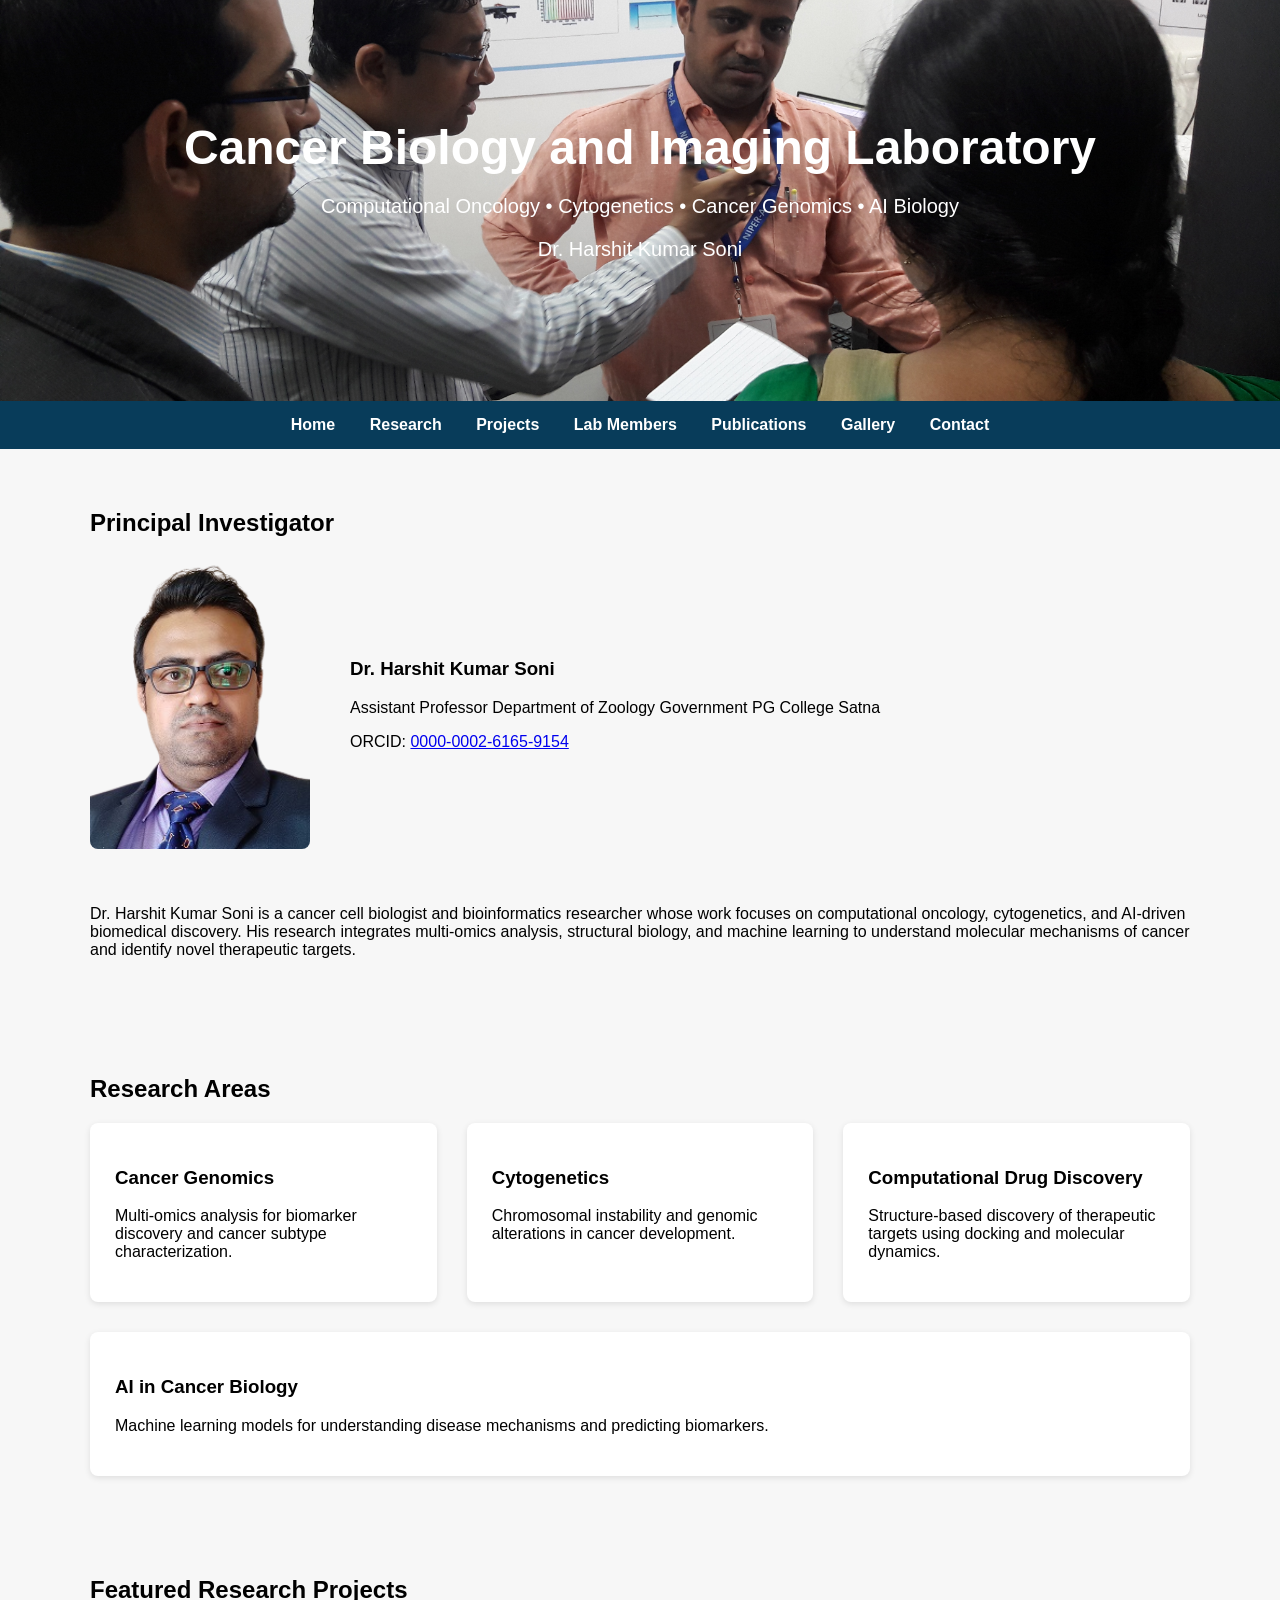
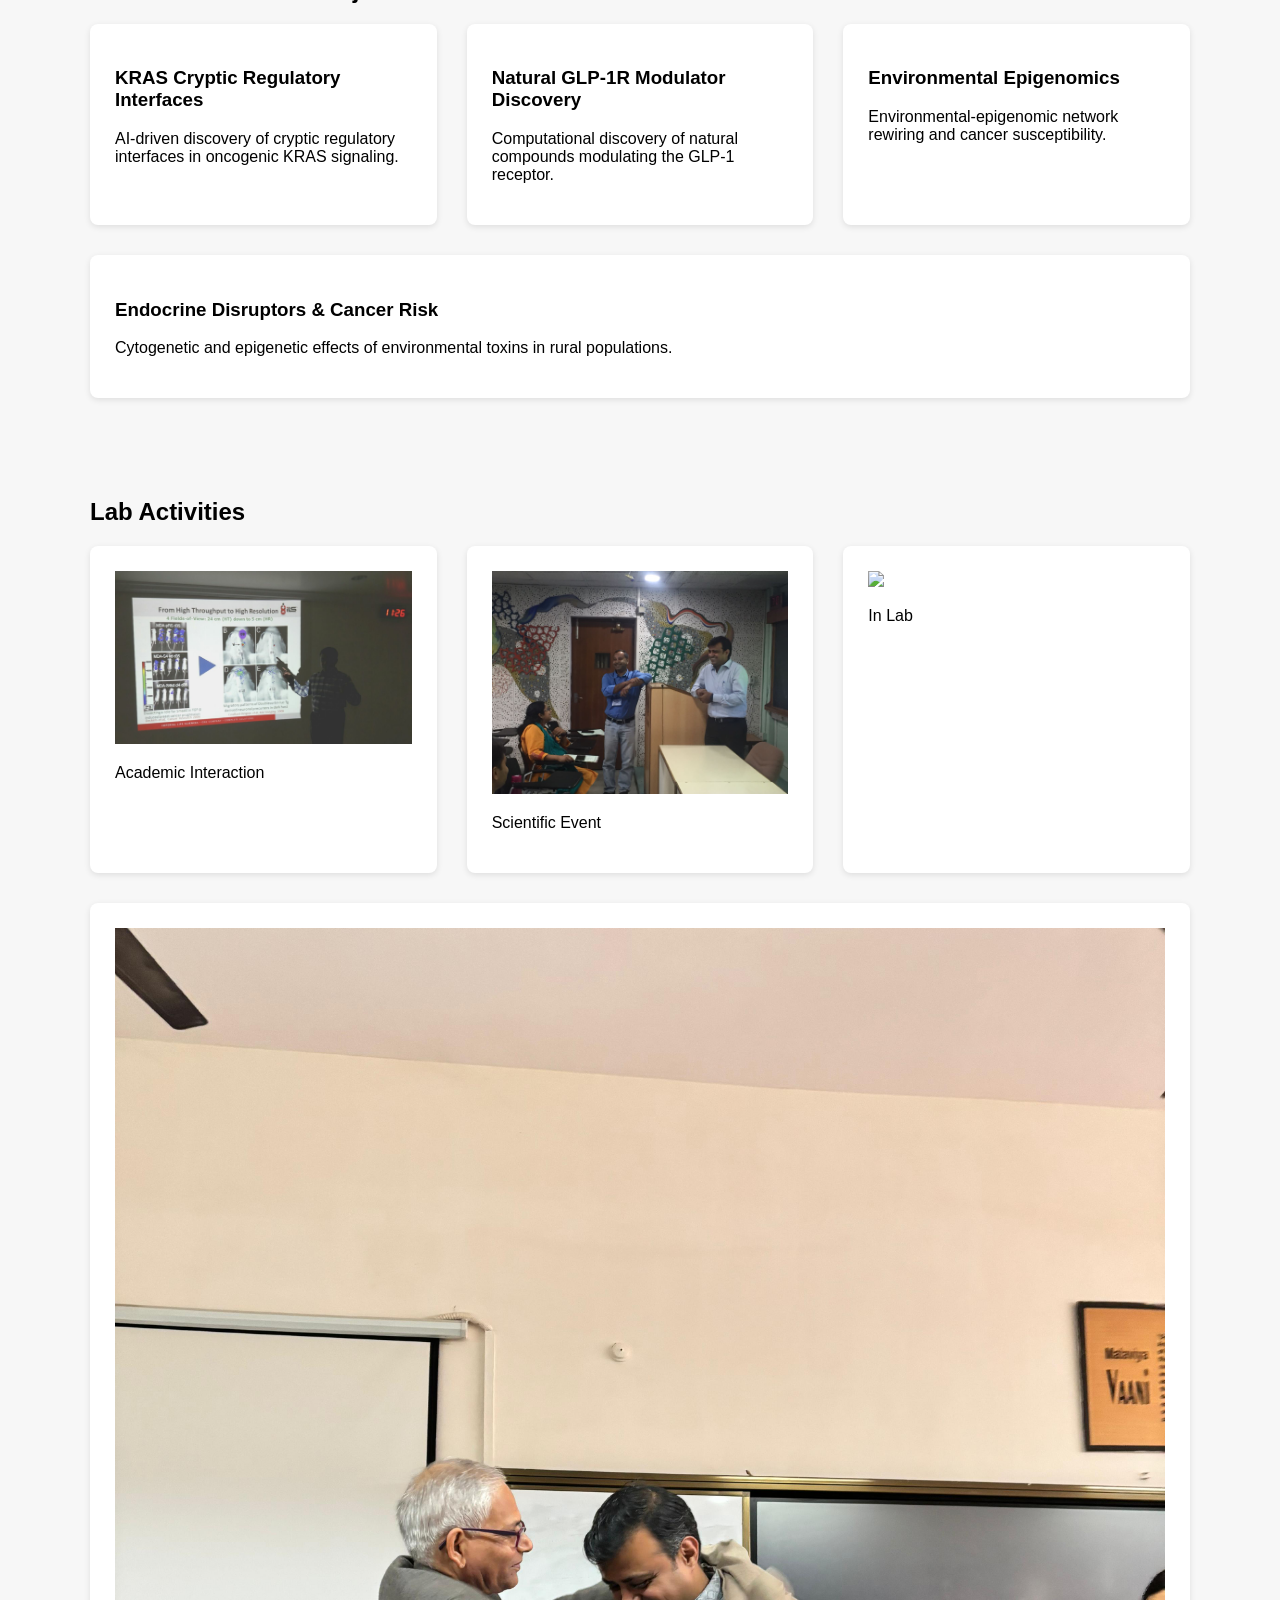
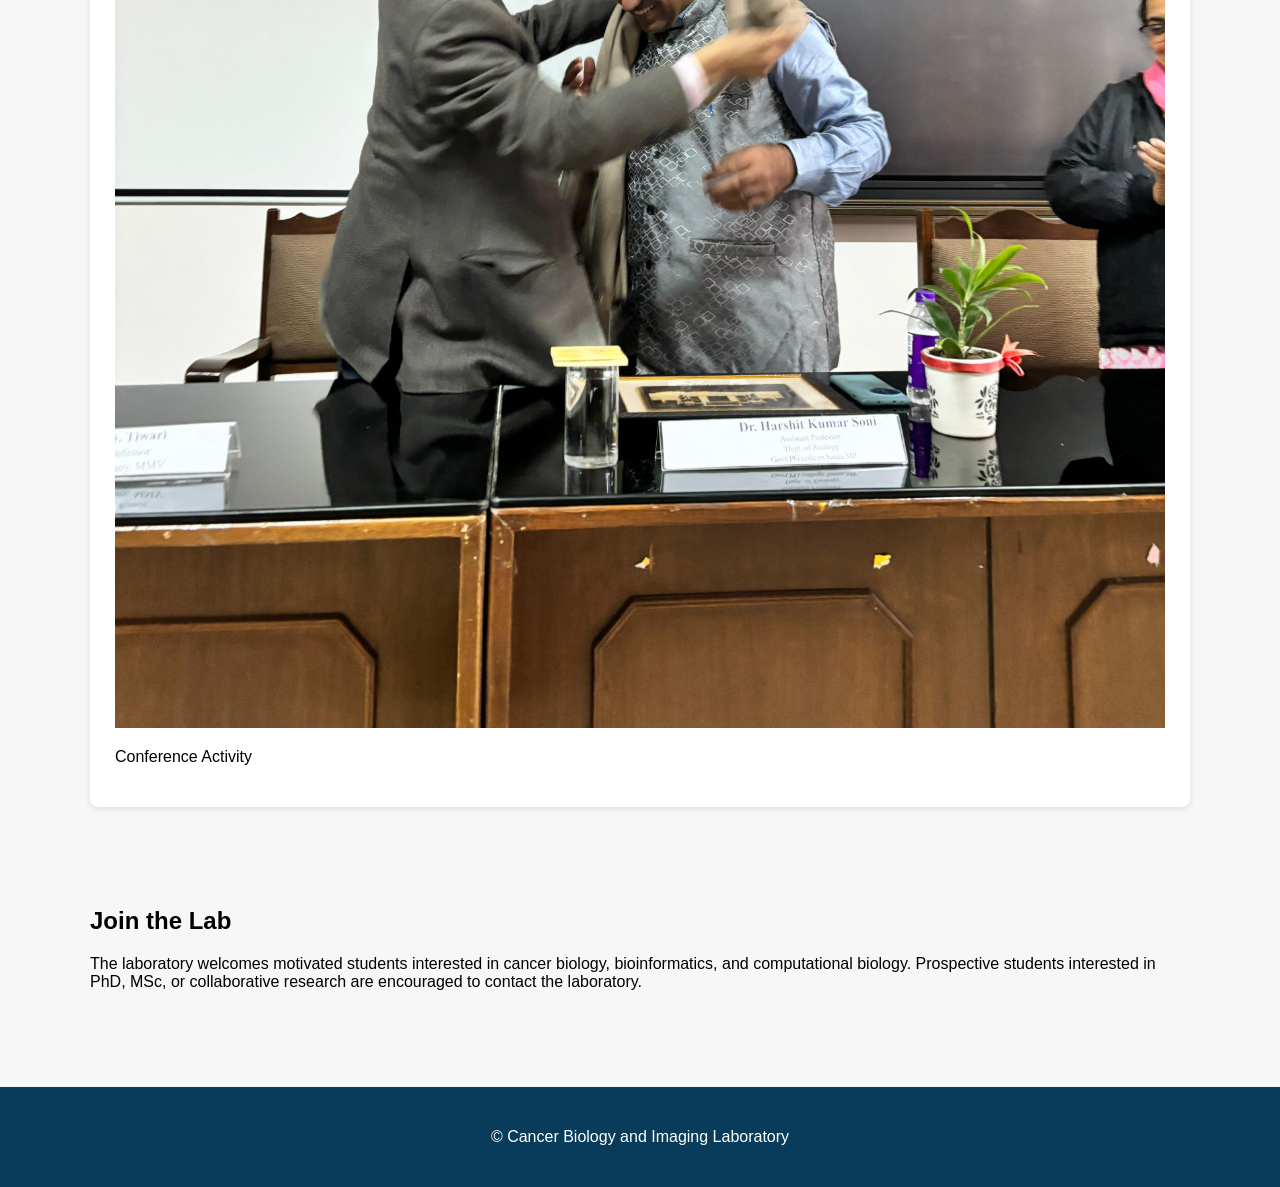
==== index.html @ a650c17a "Update index.html" ====
<!DOCTYPE html>
<html>

<head>

<title>Cancer Biology and Imaging Laboratory</title>

<link rel="stylesheet" href="css/style.css">

<meta name="viewport" content="width=device-width, initial-scale=1">

<style>

body{
font-family:Arial, Helvetica, sans-serif;
margin:0;
background:#f7f7f7;
}

.hero{
background-image:url("images/20180116_160716.jpg");
background-size:cover;
background-position:center;
color:white;
padding:120px 20px;
text-align:center;
}

.hero h1{
font-size:48px;
margin:0;
}

.hero p{
font-size:20px;
}

nav{
background:#083c5a;
padding:15px;
text-align:center;
}

nav a{
color:white;
margin:15px;
text-decoration:none;
font-weight:bold;
}

nav a:hover{
text-decoration:underline;
}

.container{
max-width:1100px;
margin:auto;
padding:40px;
}

.grid{
display:flex;
flex-wrap:wrap;
gap:30px;
}

.card{
background:white;
padding:25px;
box-shadow:0px 2px 6px rgba(0,0,0,0.1);
flex:1;
min-width:250px;
}

.card img{
width:100%;
}

.profile{
display:flex;
gap:40px;
flex-wrap:wrap;
align-items:center;
}

.profile img{
width:220px;
border-radius:8px;
}

footer{
background:#083c5a;
color:white;
text-align:center;
padding:25px;
margin-top:40px;
}

</style>

</head>

<body>

<header class="hero">

<h1>Cancer Biology and Imaging Laboratory</h1>

<p>
Computational Oncology • Cytogenetics • Cancer Genomics • AI Biology
</p>

<p>
Dr. Harshit Kumar Soni
</p>

</header>


<nav>

<a href="index.html">Home</a>
<a href="research.html">Research</a>
<a href="projects.html">Projects</a>
<a href="people.html">Lab Members</a>
<a href="publications.html">Publications</a>
<a href="gallery.html">Gallery</a>
<a href="contact.html">Contact</a>

</nav>



<section class="container">

<h2>Principal Investigator</h2>

<div class="profile">

<img src="images/HK_Profile_Photo-removebg-preview.png">

<div>

<h3>Dr. Harshit Kumar Soni</h3>

<p>
Assistant Professor  
Department of Zoology  
Government PG College Satna
</p>

<p>

ORCID:
<a href="https://orcid.org/0000-0002-6165-9154" target="_blank">
0000-0002-6165-9154
</a>

</p>

</div>
  
<p>

Dr. Harshit Kumar Soni is a cancer cell biologist and bioinformatics
researcher whose work focuses on computational oncology, cytogenetics,
and AI-driven biomedical discovery. His research integrates multi-omics
analysis, structural biology, and machine learning to understand
molecular mechanisms of cancer and identify novel therapeutic targets.

</p>

</div>

</div>

</section>



<section class="container">

<h2>Research Areas</h2>

<div class="grid">

<div class="card">

<h3>Cancer Genomics</h3>

<p>
Multi-omics analysis for biomarker discovery
and cancer subtype characterization.
</p>

</div>


<div class="card">

<h3>Cytogenetics</h3>

<p>
Chromosomal instability and genomic alterations
in cancer development.
</p>

</div>


<div class="card">

<h3>Computational Drug Discovery</h3>

<p>
Structure-based discovery of therapeutic targets
using docking and molecular dynamics.
</p>

</div>


<div class="card">

<h3>AI in Cancer Biology</h3>

<p>
Machine learning models for understanding
disease mechanisms and predicting biomarkers.
</p>

</div>

</div>

</section>



<section class="container">

<h2>Featured Research Projects</h2>

<div class="grid">

<div class="card">

<h3>KRAS Cryptic Regulatory Interfaces</h3>

<p>
AI-driven discovery of cryptic regulatory
interfaces in oncogenic KRAS signaling.
</p>

</div>

<div class="card">

<h3>Natural GLP-1R Modulator Discovery</h3>

<p>
Computational discovery of natural compounds
modulating the GLP-1 receptor.
</p>

</div>

<div class="card">

<h3>Environmental Epigenomics</h3>

<p>
Environmental-epigenomic network rewiring
and cancer susceptibility.
</p>

</div>

<div class="card">

<h3>Endocrine Disruptors & Cancer Risk</h3>

<p>
Cytogenetic and epigenetic effects of
environmental toxins in rural populations.
</p>

</div>

</div>

</section>



<section class="container">

<h2>Lab Activities</h2>

<div class="grid">

<div class="card">

<img src="images/IMG-20170923-WA0002.jpg">
<p>Academic Interaction</p>

</div>

<div class="card">

<img src="images/IMG-20180705-WA0011.jpg">
<p>Scientific Event</p>

</div>

<div class="card">

<img src="images/IMG_20190727_152706.jpg">
<p>In Lab</p>

</div>

<div class="card">

<img src="images/WhatsApp Image 2025-01-11 at 18.15.22_23186dec.jpg">
<p>Conference Activity</p>

</div>

</div>

</section>



<section class="container">

<h2>Join the Lab</h2>

<p>

The laboratory welcomes motivated students interested in cancer biology,
bioinformatics, and computational biology.

Prospective students interested in PhD, MSc, or collaborative research
are encouraged to contact the laboratory.

</p>

</section>



<footer>

<p>
© Cancer Biology and Imaging Laboratory
</p>

</footer>

</body>
</html>
---- css/style.css ----
body{
font-family: Arial, sans-serif;
margin:0;
background:#f5f5f5;
}

.hero{
background:#002b45;
color:white;
padding:80px;
text-align:center;
}

nav{
background:#004d7a;
padding:12px;
text-align:center;
}

nav a{
color:white;
margin:15px;
text-decoration:none;
font-weight:bold;
}

.container{
max-width:1000px;
margin:auto;
padding:40px;
}

.grid{
display:grid;
grid-template-columns:repeat(auto-fit,minmax(250px,1fr));
gap:20px;
}

.card{
background:white;
padding:20px;
border-radius:8px;
box-shadow:0 4px 10px rgba(0,0,0,0.1);
}

footer{
background:#002b45;
color:white;
text-align:center;
padding:15px;
}
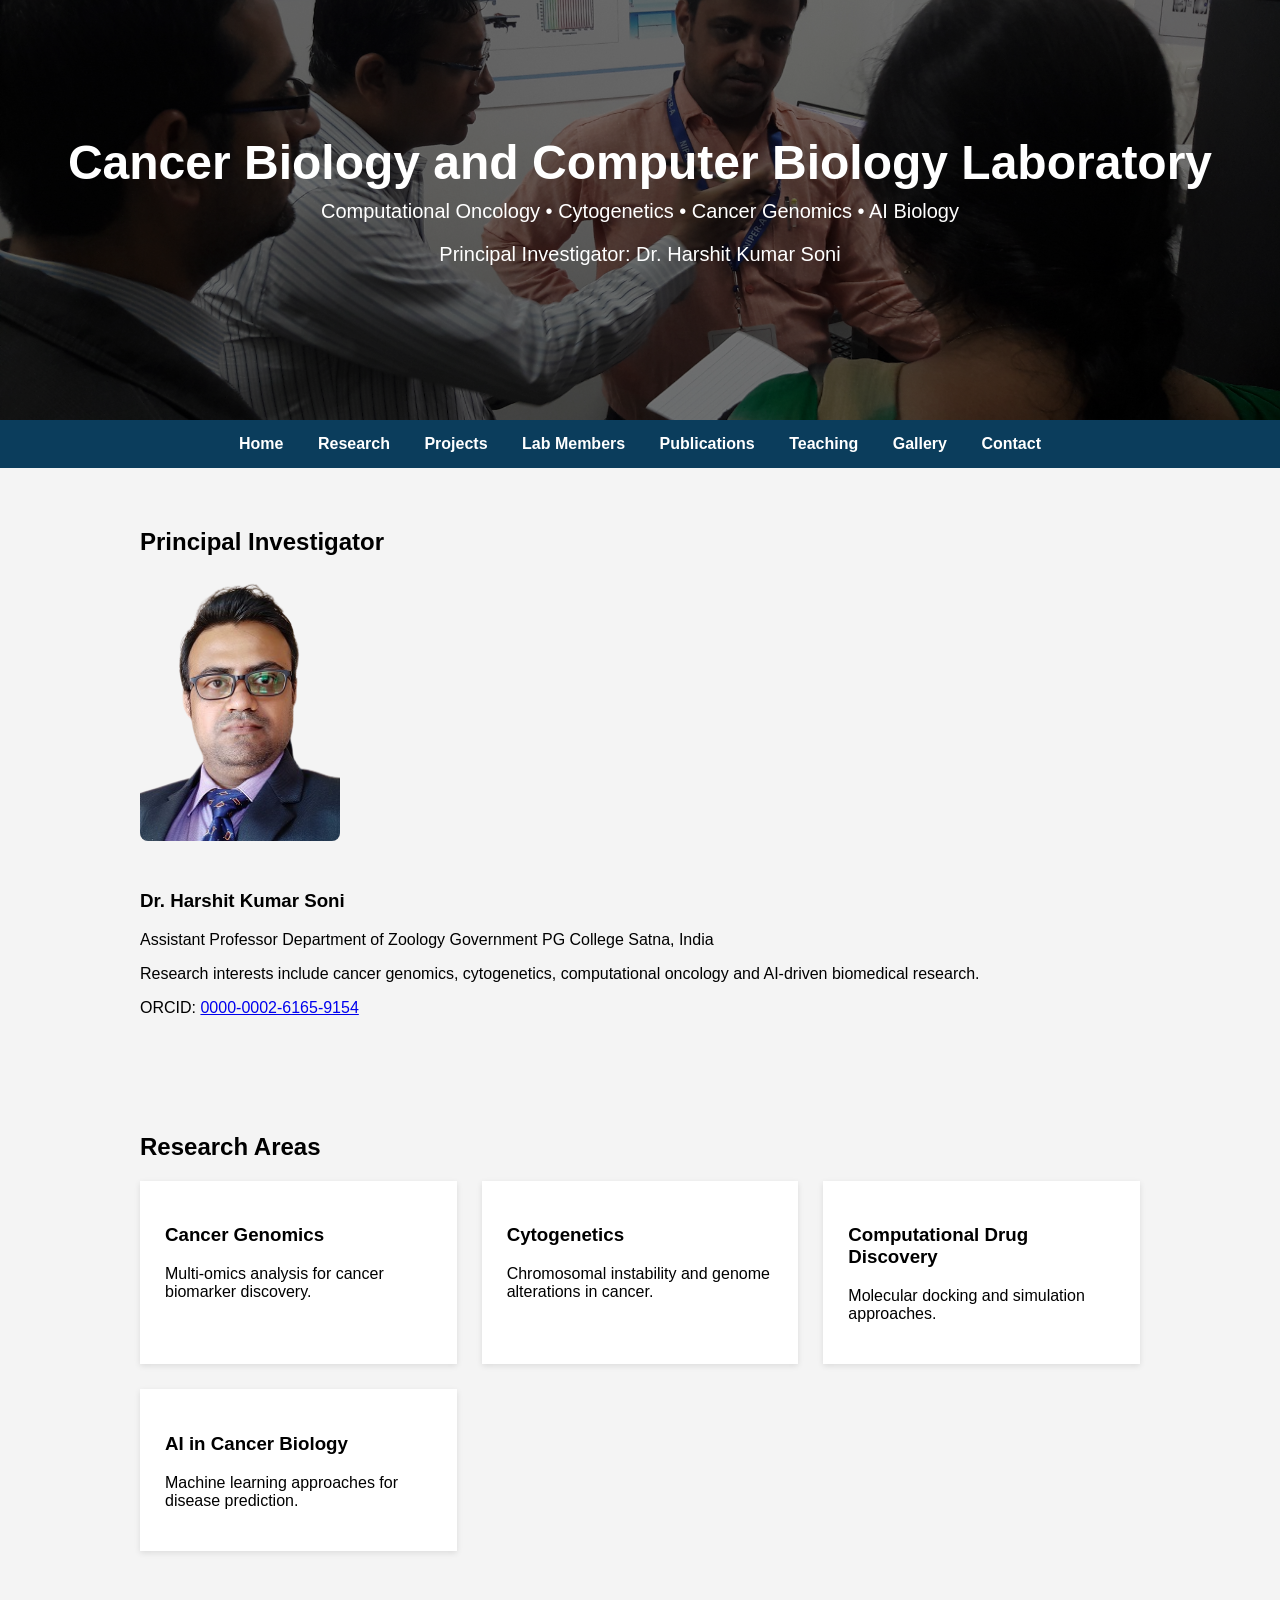
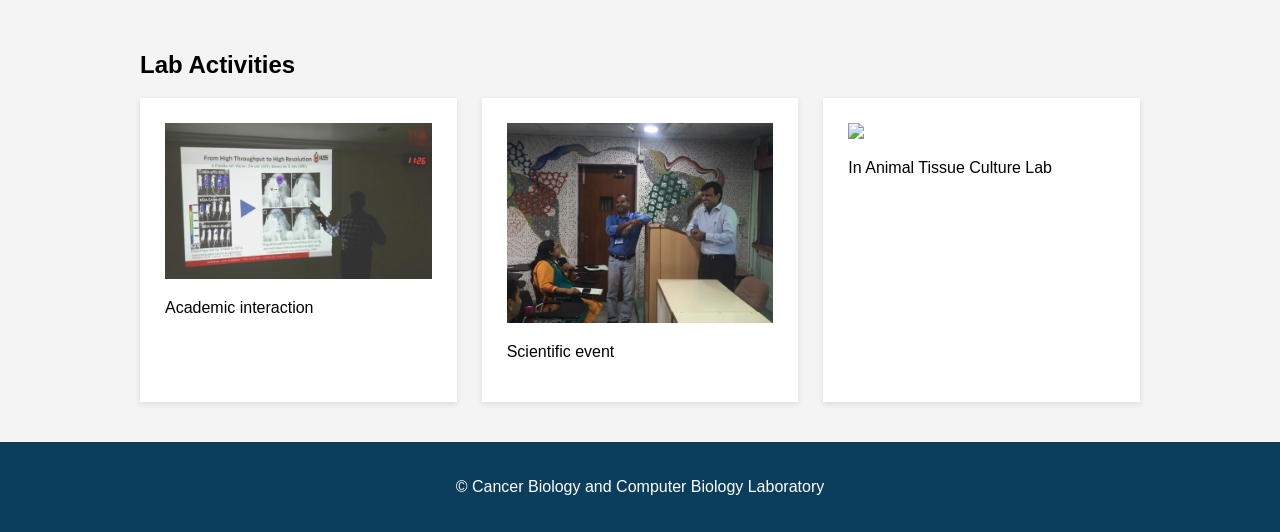
==== commit daa1d8c6: "index.html" ====
--- a/index.html
+++ b/index.html
@@ -3,27 +3,44 @@
 
 <head>
 
-<title>Cancer Biology and Imaging Laboratory</title>
-
-<link rel="stylesheet" href="css/style.css">
+<title>Cancer Biology and Computer Biology Laboratory</title>
 
 <meta name="viewport" content="width=device-width, initial-scale=1">
 
 <style>
 
 body{
+margin:0;
 font-family:Arial, Helvetica, sans-serif;
-margin:0;
-background:#f7f7f7;
+background:#f4f4f4;
 }
 
 .hero{
+height:420px;
 background-image:url("images/20180116_160716.jpg");
 background-size:cover;
 background-position:center;
+display:flex;
+align-items:center;
+justify-content:center;
+text-align:center;
 color:white;
-padding:120px 20px;
-text-align:center;
+position:relative;
+}
+
+.hero::before{
+content:"";
+position:absolute;
+top:0;
+left:0;
+width:100%;
+height:100%;
+background:rgba(0,0,0,0.55);
+}
+
+.hero-content{
+position:relative;
+z-index:1;
 }
 
 .hero h1{
@@ -33,12 +50,13 @@
 
 .hero p{
 font-size:20px;
+margin-top:10px;
 }
 
 nav{
-background:#083c5a;
+background:#0b3d5c;
+text-align:center;
 padding:15px;
-text-align:center;
 }
 
 nav a{
@@ -53,23 +71,21 @@
 }
 
 .container{
-max-width:1100px;
+max-width:1000px;
 margin:auto;
 padding:40px;
 }
 
 .grid{
-display:flex;
-flex-wrap:wrap;
-gap:30px;
+display:grid;
+grid-template-columns:repeat(auto-fit,minmax(250px,1fr));
+gap:25px;
 }
 
 .card{
 background:white;
 padding:25px;
 box-shadow:0px 2px 6px rgba(0,0,0,0.1);
-flex:1;
-min-width:250px;
 }
 
 .card img{
@@ -78,22 +94,21 @@
 
 .profile{
 display:flex;
-gap:40px;
+gap:30px;
+align-items:center;
 flex-wrap:wrap;
-align-items:center;
 }
 
 .profile img{
-width:220px;
+width:200px;
 border-radius:8px;
 }
 
 footer{
-background:#083c5a;
+background:#0b3d5c;
 color:white;
 text-align:center;
-padding:25px;
-margin-top:40px;
+padding:20px;
 }
 
 </style>
@@ -104,15 +119,19 @@
 
 <header class="hero">
 
-<h1>Cancer Biology and Imaging Laboratory</h1>
+<div class="hero-content">
+
+<h1>Cancer Biology and Computer Biology Laboratory</h1>
 
 <p>
 Computational Oncology • Cytogenetics • Cancer Genomics • AI Biology
 </p>
 
 <p>
-Dr. Harshit Kumar Soni
-</p>
+Principal Investigator: Dr. Harshit Kumar Soni
+</p>
+
+</div>
 
 </header>
 
@@ -124,13 +143,13 @@
 <a href="projects.html">Projects</a>
 <a href="people.html">Lab Members</a>
 <a href="publications.html">Publications</a>
+<a href="teaching.html">Teaching</a>
 <a href="gallery.html">Gallery</a>
 <a href="contact.html">Contact</a>
 
 </nav>
 
 
-
 <section class="container">
 
 <h2>Principal Investigator</h2>
@@ -146,7 +165,12 @@
 <p>
 Assistant Professor  
 Department of Zoology  
-Government PG College Satna
+Government PG College Satna, India
+</p>
+
+<p>
+Research interests include cancer genomics, cytogenetics,
+computational oncology and AI-driven biomedical research.
 </p>
 
 <p>
@@ -159,18 +183,6 @@
 </p>
 
 </div>
-  
-<p>
-
-Dr. Harshit Kumar Soni is a cancer cell biologist and bioinformatics
-researcher whose work focuses on computational oncology, cytogenetics,
-and AI-driven biomedical discovery. His research integrates multi-omics
-analysis, structural biology, and machine learning to understand
-molecular mechanisms of cancer and identify novel therapeutic targets.
-
-</p>
-
-</div>
 
 </div>
 
@@ -185,50 +197,23 @@
 <div class="grid">
 
 <div class="card">
-
 <h3>Cancer Genomics</h3>
-
-<p>
-Multi-omics analysis for biomarker discovery
-and cancer subtype characterization.
-</p>
-
-</div>
-
-
-<div class="card">
-
+<p>Multi-omics analysis for cancer biomarker discovery.</p>
+</div>
+
+<div class="card">
 <h3>Cytogenetics</h3>
-
-<p>
-Chromosomal instability and genomic alterations
-in cancer development.
-</p>
-
-</div>
-
-
-<div class="card">
-
+<p>Chromosomal instability and genome alterations in cancer.</p>
+</div>
+
+<div class="card">
 <h3>Computational Drug Discovery</h3>
-
-<p>
-Structure-based discovery of therapeutic targets
-using docking and molecular dynamics.
-</p>
-
-</div>
-
-
-<div class="card">
-
+<p>Molecular docking and simulation approaches.</p>
+</div>
+
+<div class="card">
 <h3>AI in Cancer Biology</h3>
-
-<p>
-Machine learning models for understanding
-disease mechanisms and predicting biomarkers.
-</p>
-
+<p>Machine learning approaches for disease prediction.</p>
 </div>
 
 </div>
@@ -239,52 +224,23 @@
 
 <section class="container">
 
-<h2>Featured Research Projects</h2>
+<h2>Lab Activities</h2>
 
 <div class="grid">
 
 <div class="card">
-
-<h3>KRAS Cryptic Regulatory Interfaces</h3>
-
-<p>
-AI-driven discovery of cryptic regulatory
-interfaces in oncogenic KRAS signaling.
-</p>
-
-</div>
-
-<div class="card">
-
-<h3>Natural GLP-1R Modulator Discovery</h3>
-
-<p>
-Computational discovery of natural compounds
-modulating the GLP-1 receptor.
-</p>
-
-</div>
-
-<div class="card">
-
-<h3>Environmental Epigenomics</h3>
-
-<p>
-Environmental-epigenomic network rewiring
-and cancer susceptibility.
-</p>
-
-</div>
-
-<div class="card">
-
-<h3>Endocrine Disruptors & Cancer Risk</h3>
-
-<p>
-Cytogenetic and epigenetic effects of
-environmental toxins in rural populations.
-</p>
-
+<img src="images/IMG-20170923-WA0002.jpg">
+<p>Academic interaction</p>
+</div>
+
+<div class="card">
+<img src="images/IMG-20180705-WA0011.jpg">
+<p>Scientific event</p>
+</div>
+
+<div class="card">
+<img src="images/IMG_20190727_152706.jpg">
+<p>In Animal Tissue Culture Lab</p>
 </div>
 
 </div>
@@ -293,68 +249,10 @@
 
 
 
-<section class="container">
-
-<h2>Lab Activities</h2>
-
-<div class="grid">
-
-<div class="card">
-
-<img src="images/IMG-20170923-WA0002.jpg">
-<p>Academic Interaction</p>
-
-</div>
-
-<div class="card">
-
-<img src="images/IMG-20180705-WA0011.jpg">
-<p>Scientific Event</p>
-
-</div>
-
-<div class="card">
-
-<img src="images/IMG_20190727_152706.jpg">
-<p>In Lab</p>
-
-</div>
-
-<div class="card">
-
-<img src="images/WhatsApp Image 2025-01-11 at 18.15.22_23186dec.jpg">
-<p>Conference Activity</p>
-
-</div>
-
-</div>
-
-</section>
-
-
-
-<section class="container">
-
-<h2>Join the Lab</h2>
-
-<p>
-
-The laboratory welcomes motivated students interested in cancer biology,
-bioinformatics, and computational biology.
-
-Prospective students interested in PhD, MSc, or collaborative research
-are encouraged to contact the laboratory.
-
-</p>
-
-</section>
-
-
-
 <footer>
 
 <p>
-© Cancer Biology and Imaging Laboratory
+© Cancer Biology and Computer Biology Laboratory
 </p>
 
 </footer>
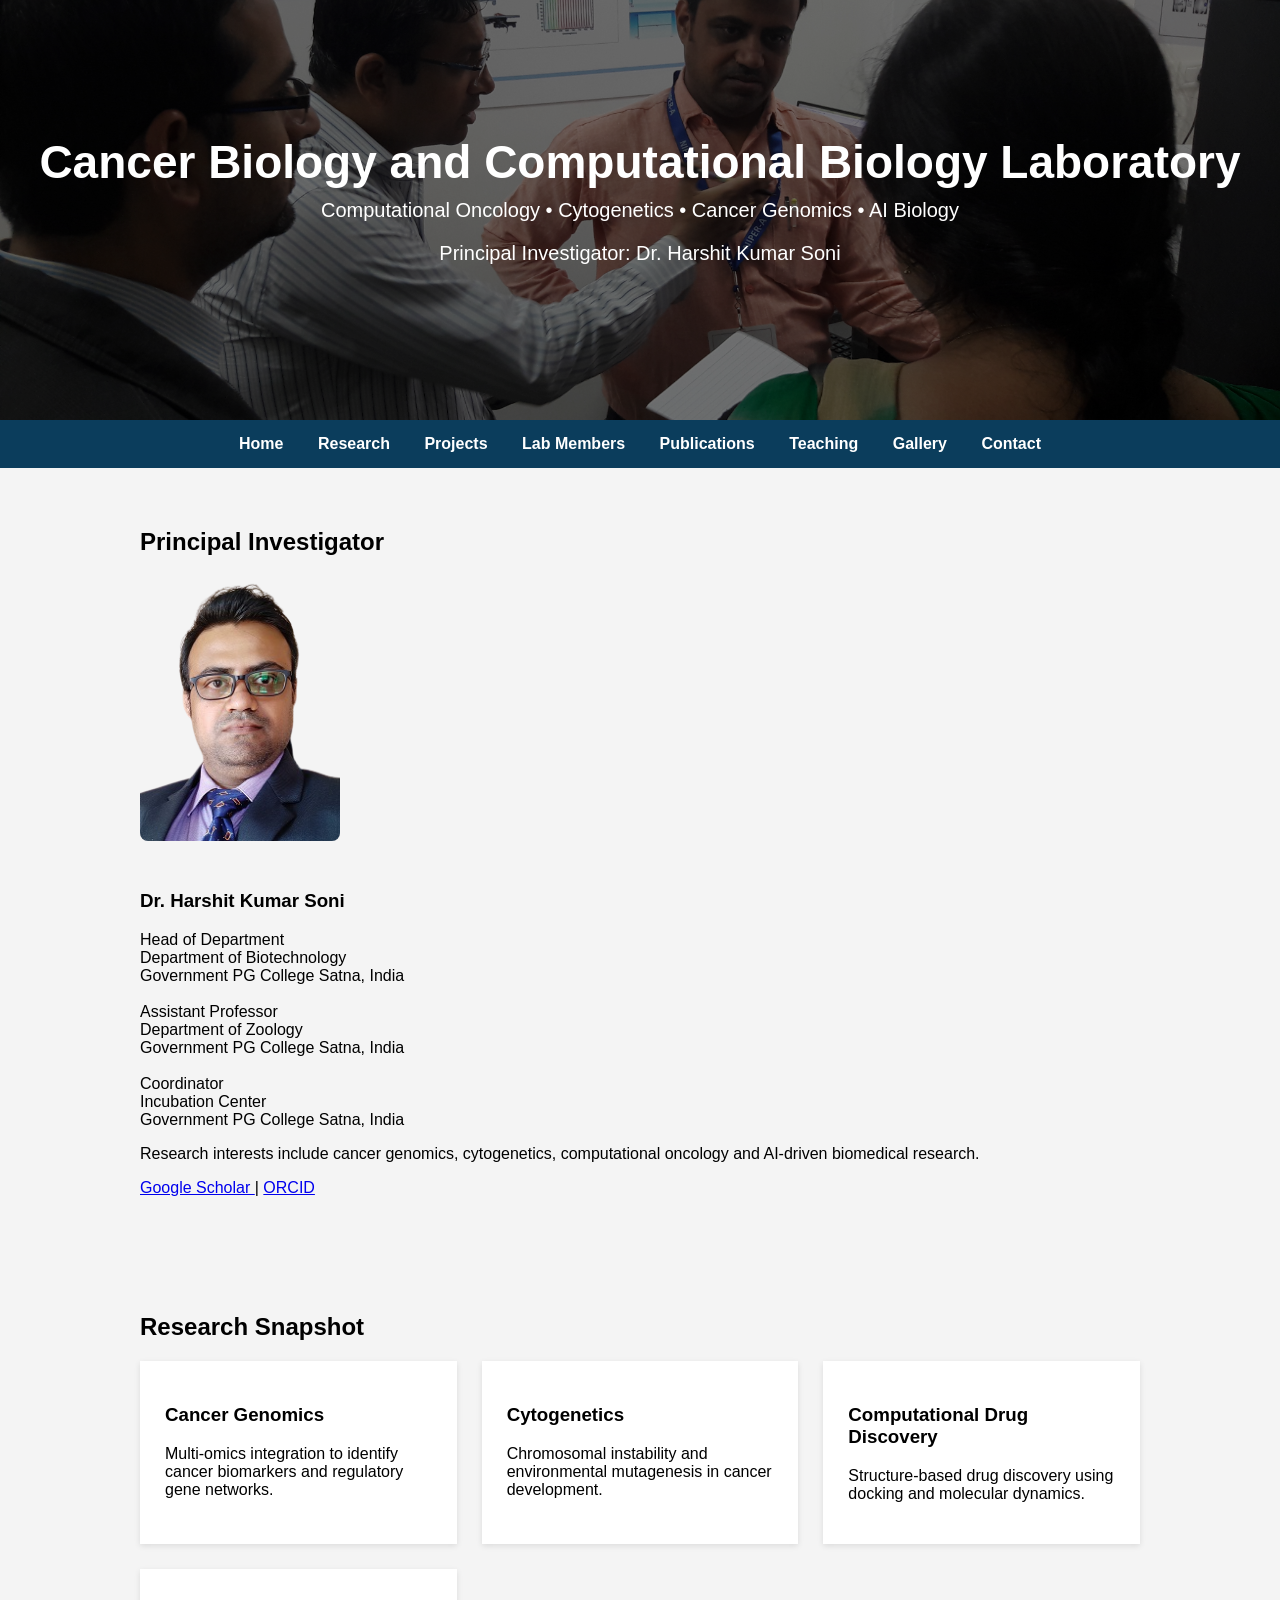
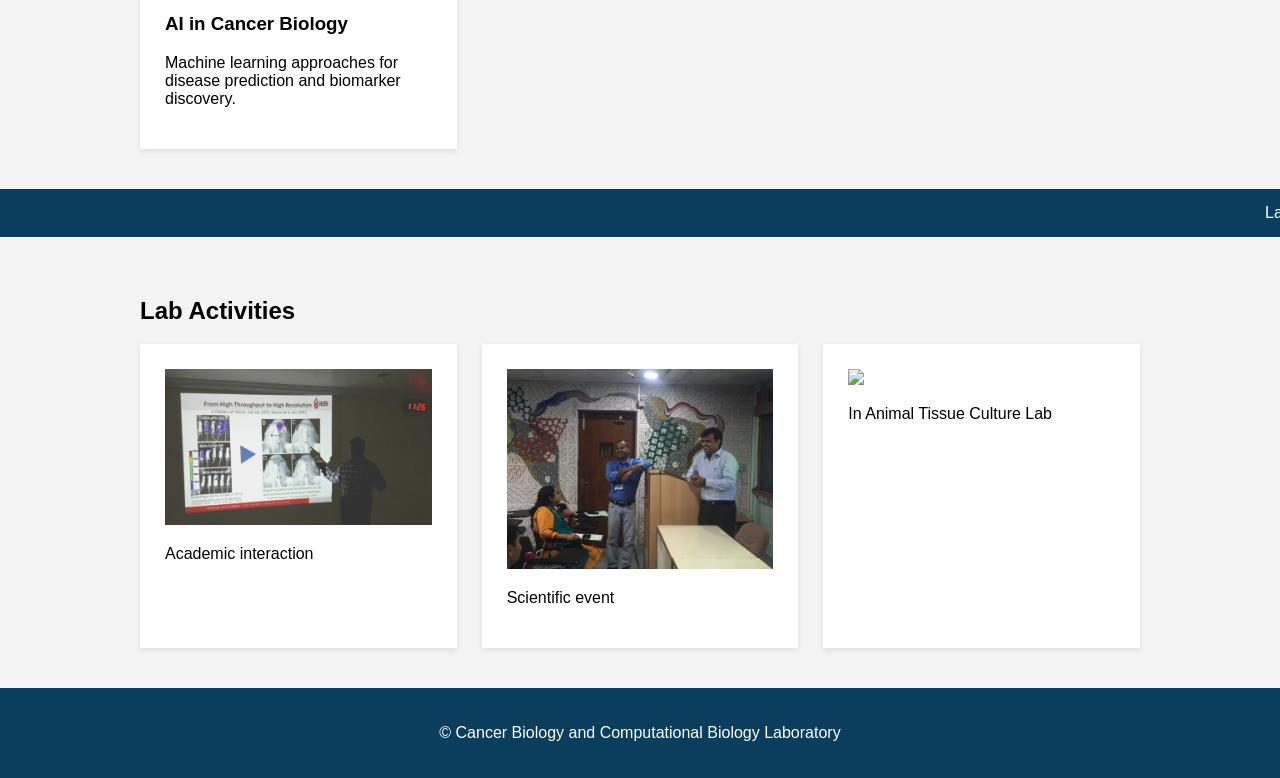
==== commit 142089c1: "index.html" ====
--- a/index.html
+++ b/index.html
@@ -3,7 +3,7 @@
 
 <head>
 
-<title>Cancer Biology and Computer Biology Laboratory</title>
+<title>Cancer Biology and Computational Biology Laboratory</title>
 
 <meta name="viewport" content="width=device-width, initial-scale=1">
 
@@ -14,6 +14,8 @@
 font-family:Arial, Helvetica, sans-serif;
 background:#f4f4f4;
 }
+
+/* HERO */
 
 .hero{
 height:420px;
@@ -44,7 +46,7 @@
 }
 
 .hero h1{
-font-size:48px;
+font-size:46px;
 margin:0;
 }
 
@@ -52,6 +54,8 @@
 font-size:20px;
 margin-top:10px;
 }
+
+/* NAVIGATION */
 
 nav{
 background:#0b3d5c;
@@ -70,6 +74,8 @@
 text-decoration:underline;
 }
 
+/* PAGE STRUCTURE */
+
 .container{
 max-width:1000px;
 margin:auto;
@@ -86,6 +92,11 @@
 background:white;
 padding:25px;
 box-shadow:0px 2px 6px rgba(0,0,0,0.1);
+transition:transform 0.4s;
+}
+
+.card:hover{
+transform:translateY(-6px);
 }
 
 .card img{
@@ -104,6 +115,46 @@
 border-radius:8px;
 }
 
+/* RESEARCH SNAPSHOT ANIMATION */
+
+.fade-in{
+opacity:0;
+transform:translateY(20px);
+animation:fadeUp 1s forwards;
+}
+
+.fade-in:nth-child(2){animation-delay:0.2s;}
+.fade-in:nth-child(3){animation-delay:0.4s;}
+.fade-in:nth-child(4){animation-delay:0.6s;}
+
+@keyframes fadeUp{
+to{
+opacity:1;
+transform:translateY(0);
+}
+}
+
+/* SCROLLING PUBLICATION */
+
+.scroll-box{
+background:#0b3d5c;
+color:white;
+padding:15px;
+overflow:hidden;
+white-space:nowrap;
+}
+
+.scroll-text{
+display:inline-block;
+padding-left:100%;
+animation:scrollLeft 25s linear infinite;
+}
+
+@keyframes scrollLeft{
+from{transform:translateX(0);}
+to{transform:translateX(-100%);}
+}
+
 footer{
 background:#0b3d5c;
 color:white;
@@ -121,7 +172,7 @@
 
 <div class="hero-content">
 
-<h1>Cancer Biology and Computer Biology Laboratory</h1>
+<h1>Cancer Biology and Computational Biology Laboratory</h1>
 
 <p>
 Computational Oncology • Cytogenetics • Cancer Genomics • AI Biology
@@ -163,8 +214,16 @@
 <h3>Dr. Harshit Kumar Soni</h3>
 
 <p>
-Assistant Professor  
-Department of Zoology  
+Head of Department<br>
+Department of Biotechnology<br>
+Government PG College Satna, India<br><br>
+
+Assistant Professor<br>
+Department of Zoology<br>
+Government PG College Satna, India<br><br>
+
+Coordinator<br>
+Incubation Center<br>
 Government PG College Satna, India
 </p>
 
@@ -175,9 +234,12 @@
 
 <p>
 
-ORCID:
+<a href="https://scholar.google.com/citations?user=JZeGg2EAAAAJ" target="_blank">
+Google Scholar
+</a>
+|
 <a href="https://orcid.org/0000-0002-6165-9154" target="_blank">
-0000-0002-6165-9154
+ORCID
 </a>
 
 </p>
@@ -189,31 +251,45 @@
 </section>
 
 
-
 <section class="container">
 
-<h2>Research Areas</h2>
+<h2>Research Snapshot</h2>
 
 <div class="grid">
 
-<div class="card">
+<div class="card fade-in">
 <h3>Cancer Genomics</h3>
-<p>Multi-omics analysis for cancer biomarker discovery.</p>
-</div>
-
-<div class="card">
+<p>Multi-omics integration to identify cancer biomarkers and regulatory gene networks.</p>
+</div>
+
+<div class="card fade-in">
 <h3>Cytogenetics</h3>
-<p>Chromosomal instability and genome alterations in cancer.</p>
-</div>
-
-<div class="card">
+<p>Chromosomal instability and environmental mutagenesis in cancer development.</p>
+</div>
+
+<div class="card fade-in">
 <h3>Computational Drug Discovery</h3>
-<p>Molecular docking and simulation approaches.</p>
-</div>
-
-<div class="card">
+<p>Structure-based drug discovery using docking and molecular dynamics.</p>
+</div>
+
+<div class="card fade-in">
 <h3>AI in Cancer Biology</h3>
-<p>Machine learning approaches for disease prediction.</p>
+<p>Machine learning approaches for disease prediction and biomarker discovery.</p>
+</div>
+
+</div>
+
+</section>
+
+
+<section>
+
+<div class="scroll-box">
+
+<div class="scroll-text">
+
+Latest Publication — Soni HK (2026): Molecular dissection of glioblastoma: Identification of prognostic hub genes through integrated bioinformatics analysis. International Journal of Molecular and Immuno Oncology.
+
 </div>
 
 </div>
@@ -252,7 +328,7 @@
 <footer>
 
 <p>
-© Cancer Biology and Computer Biology Laboratory
+© Cancer Biology and Computational Biology Laboratory
 </p>
 
 </footer>
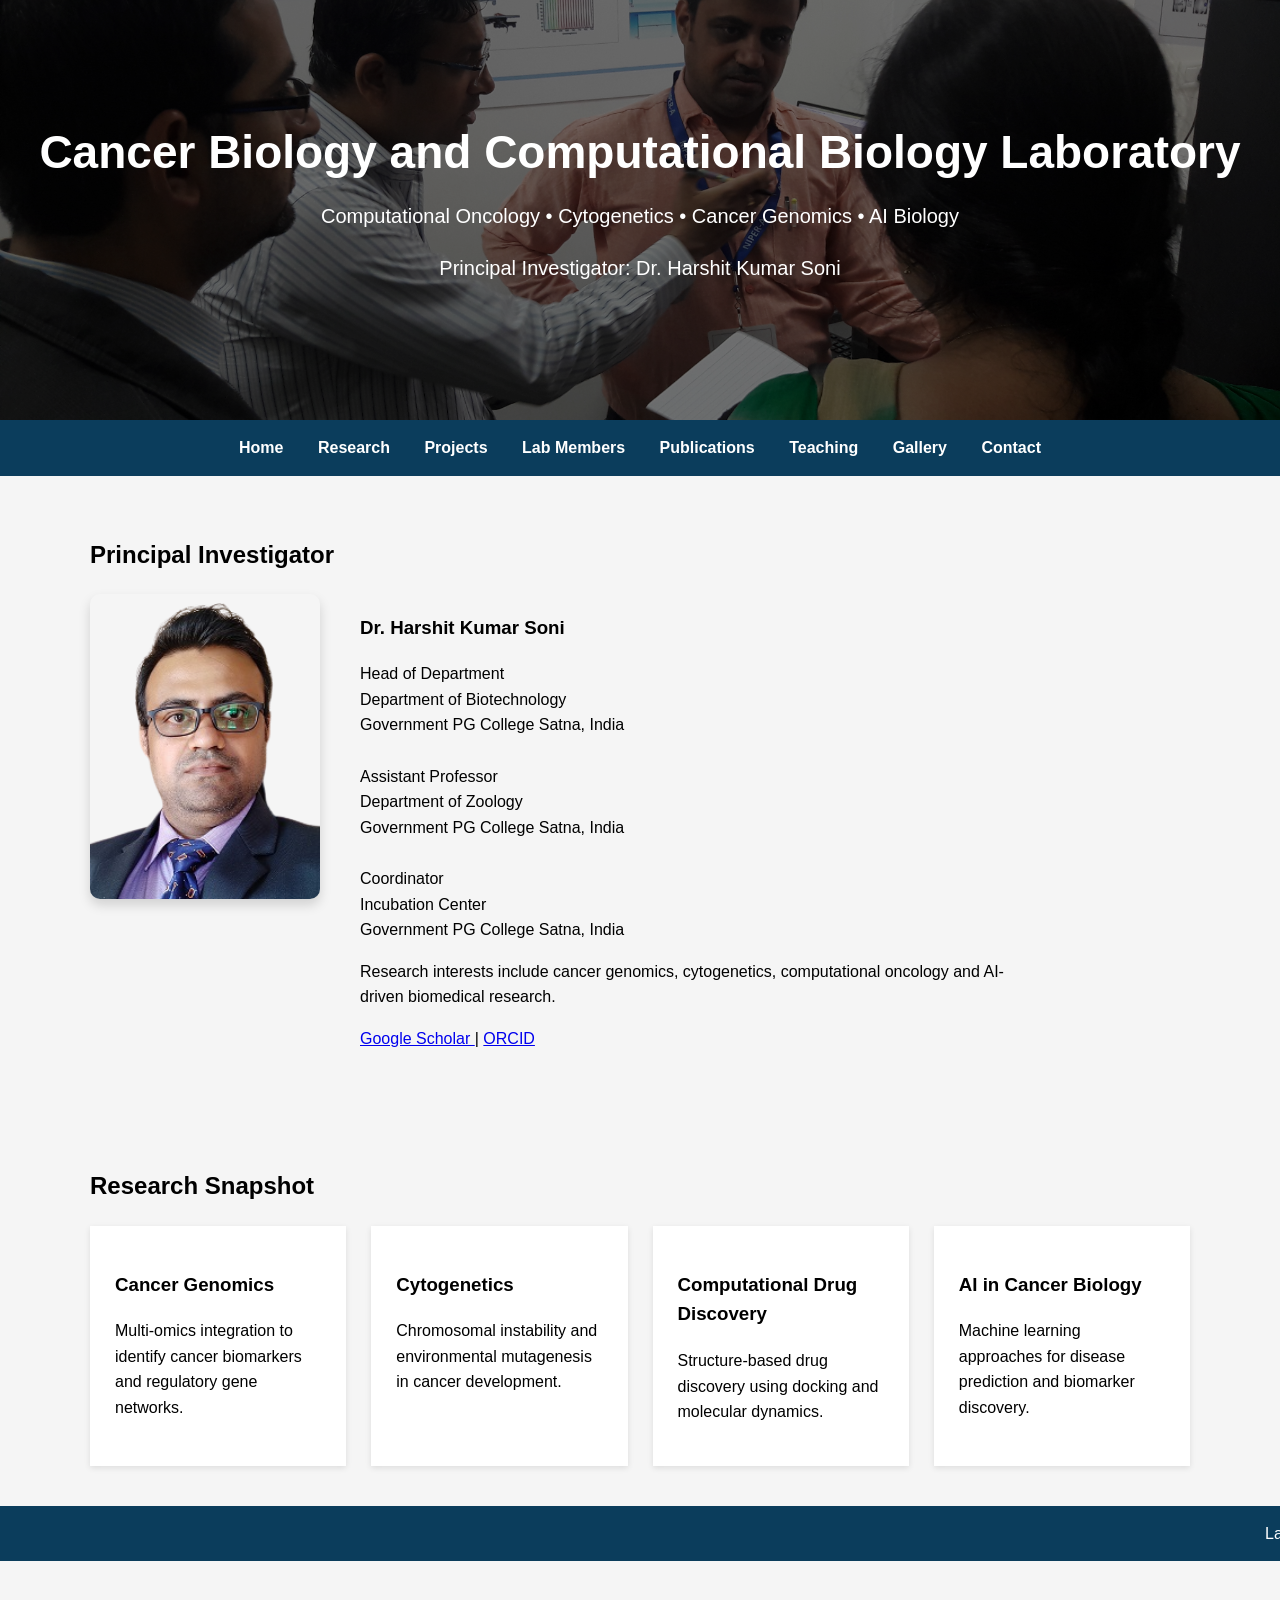
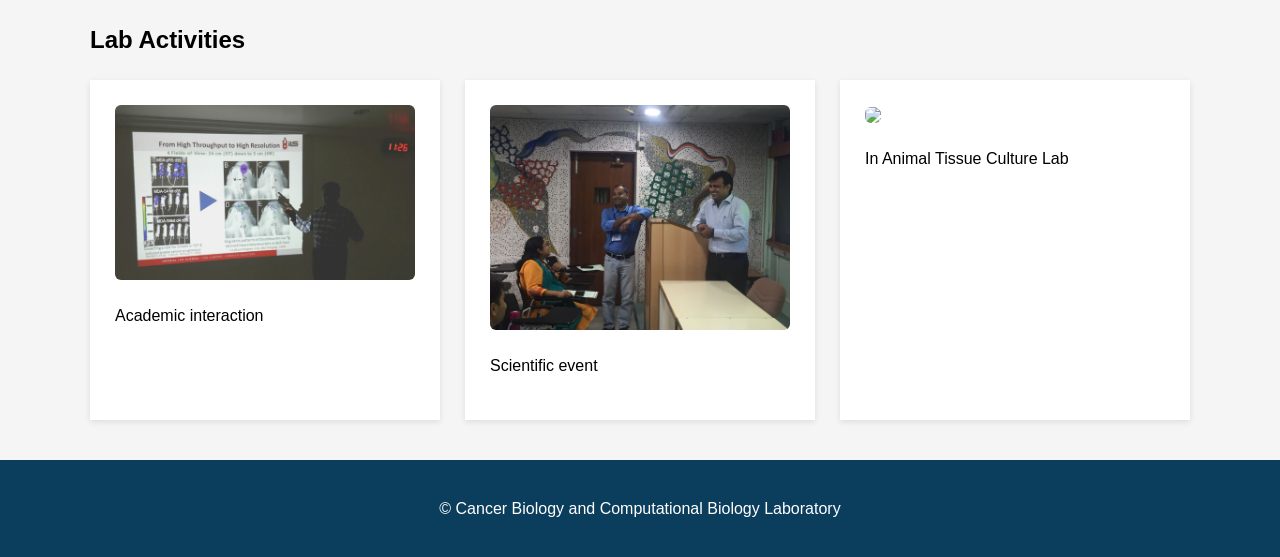
==== commit d6e0ebcf: "index.html" ====
--- a/index.html
+++ b/index.html
@@ -7,162 +7,7 @@
 
 <meta name="viewport" content="width=device-width, initial-scale=1">
 
-<style>
-
-body{
-margin:0;
-font-family:Arial, Helvetica, sans-serif;
-background:#f4f4f4;
-}
-
-/* HERO */
-
-.hero{
-height:420px;
-background-image:url("images/20180116_160716.jpg");
-background-size:cover;
-background-position:center;
-display:flex;
-align-items:center;
-justify-content:center;
-text-align:center;
-color:white;
-position:relative;
-}
-
-.hero::before{
-content:"";
-position:absolute;
-top:0;
-left:0;
-width:100%;
-height:100%;
-background:rgba(0,0,0,0.55);
-}
-
-.hero-content{
-position:relative;
-z-index:1;
-}
-
-.hero h1{
-font-size:46px;
-margin:0;
-}
-
-.hero p{
-font-size:20px;
-margin-top:10px;
-}
-
-/* NAVIGATION */
-
-nav{
-background:#0b3d5c;
-text-align:center;
-padding:15px;
-}
-
-nav a{
-color:white;
-margin:15px;
-text-decoration:none;
-font-weight:bold;
-}
-
-nav a:hover{
-text-decoration:underline;
-}
-
-/* PAGE STRUCTURE */
-
-.container{
-max-width:1000px;
-margin:auto;
-padding:40px;
-}
-
-.grid{
-display:grid;
-grid-template-columns:repeat(auto-fit,minmax(250px,1fr));
-gap:25px;
-}
-
-.card{
-background:white;
-padding:25px;
-box-shadow:0px 2px 6px rgba(0,0,0,0.1);
-transition:transform 0.4s;
-}
-
-.card:hover{
-transform:translateY(-6px);
-}
-
-.card img{
-width:100%;
-}
-
-.profile{
-display:flex;
-gap:30px;
-align-items:center;
-flex-wrap:wrap;
-}
-
-.profile img{
-width:200px;
-border-radius:8px;
-}
-
-/* RESEARCH SNAPSHOT ANIMATION */
-
-.fade-in{
-opacity:0;
-transform:translateY(20px);
-animation:fadeUp 1s forwards;
-}
-
-.fade-in:nth-child(2){animation-delay:0.2s;}
-.fade-in:nth-child(3){animation-delay:0.4s;}
-.fade-in:nth-child(4){animation-delay:0.6s;}
-
-@keyframes fadeUp{
-to{
-opacity:1;
-transform:translateY(0);
-}
-}
-
-/* SCROLLING PUBLICATION */
-
-.scroll-box{
-background:#0b3d5c;
-color:white;
-padding:15px;
-overflow:hidden;
-white-space:nowrap;
-}
-
-.scroll-text{
-display:inline-block;
-padding-left:100%;
-animation:scrollLeft 25s linear infinite;
-}
-
-@keyframes scrollLeft{
-from{transform:translateX(0);}
-to{transform:translateX(-100%);}
-}
-
-footer{
-background:#0b3d5c;
-color:white;
-text-align:center;
-padding:20px;
-}
-
-</style>
+<link rel="stylesheet" href="css/style.css">
 
 </head>
 
@@ -209,11 +54,12 @@
 
 <img src="images/HK_Profile_Photo-removebg-preview.png">
 
-<div>
+<div class="profile-info">
 
 <h3>Dr. Harshit Kumar Soni</h3>
 
 <p>
+
 Head of Department<br>
 Department of Biotechnology<br>
 Government PG College Satna, India<br><br>
@@ -225,6 +71,7 @@
 Coordinator<br>
 Incubation Center<br>
 Government PG College Satna, India
+
 </p>
 
 <p>
@@ -237,7 +84,9 @@
 <a href="https://scholar.google.com/citations?user=JZeGg2EAAAAJ" target="_blank">
 Google Scholar
 </a>
+
 |
+
 <a href="https://orcid.org/0000-0002-6165-9154" target="_blank">
 ORCID
 </a>
@@ -249,6 +98,7 @@
 </div>
 
 </section>
+
 
 
 <section class="container">
@@ -280,6 +130,7 @@
 </div>
 
 </section>
+
 
 
 <section>
--- a/css/style.css
+++ b/css/style.css
@@ -0,0 +1,168 @@
+body{
+margin:0;
+font-family:Arial, Helvetica, sans-serif;
+background:#f5f5f5;
+line-height:1.6;
+}
+
+/* HERO HEADER */
+
+.hero{
+background-image:url("../images/20180116_160716.jpg");
+background-size:cover;
+background-position:center;
+height:420px;
+display:flex;
+align-items:center;
+justify-content:center;
+text-align:center;
+color:white;
+position:relative;
+}
+
+.hero::before{
+content:"";
+position:absolute;
+top:0;
+left:0;
+width:100%;
+height:100%;
+background:rgba(0,0,0,0.55);
+}
+
+.hero-content{
+position:relative;
+z-index:1;
+}
+
+.hero h1{
+font-size:46px;
+margin:0;
+}
+
+.hero p{
+font-size:20px;
+margin-top:10px;
+}
+
+/* NAVIGATION */
+
+nav{
+background:#0b3d5c;
+padding:15px;
+text-align:center;
+}
+
+nav a{
+color:white;
+margin:15px;
+text-decoration:none;
+font-weight:bold;
+}
+
+nav a:hover{
+text-decoration:underline;
+}
+
+/* PAGE CONTENT */
+
+.container{
+max-width:1100px;
+margin:auto;
+padding:40px;
+}
+
+/* GRID LAYOUT */
+
+.grid{
+display:grid;
+grid-template-columns:repeat(auto-fit,minmax(250px,1fr));
+gap:25px;
+}
+
+/* CARD DESIGN */
+
+.card{
+background:white;
+padding:25px;
+box-shadow:0px 2px 6px rgba(0,0,0,0.1);
+transition:transform 0.3s;
+}
+
+.card:hover{
+transform:translateY(-6px);
+}
+
+.card img{
+width:100%;
+border-radius:6px;
+}
+
+/* PROFILE SECTION */
+
+.profile{
+display:flex;
+gap:40px;
+align-items:flex-start;
+margin-top:20px;
+}
+
+.profile img{
+width:230px;
+border-radius:10px;
+box-shadow:0 6px 12px rgba(0,0,0,0.15);
+flex-shrink:0;
+}
+
+.profile-info{
+max-width:650px;
+}
+
+/* RESEARCH SNAPSHOT ANIMATION */
+
+.fade-in{
+opacity:0;
+transform:translateY(20px);
+animation:fadeUp 1s forwards;
+}
+
+.fade-in:nth-child(2){animation-delay:0.2s;}
+.fade-in:nth-child(3){animation-delay:0.4s;}
+.fade-in:nth-child(4){animation-delay:0.6s;}
+
+@keyframes fadeUp{
+to{
+opacity:1;
+transform:translateY(0);
+}
+}
+
+/* SCROLLING PUBLICATION */
+
+.scroll-box{
+background:#0b3d5c;
+color:white;
+padding:15px;
+overflow:hidden;
+white-space:nowrap;
+}
+
+.scroll-text{
+display:inline-block;
+padding-left:100%;
+animation:scrollLeft 25s linear infinite;
+}
+
+@keyframes scrollLeft{
+from{transform:translateX(0);}
+to{transform:translateX(-100%);}
+}
+
+/* FOOTER */
+
+footer{
+background:#0b3d5c;
+color:white;
+text-align:center;
+padding:20px;
+}
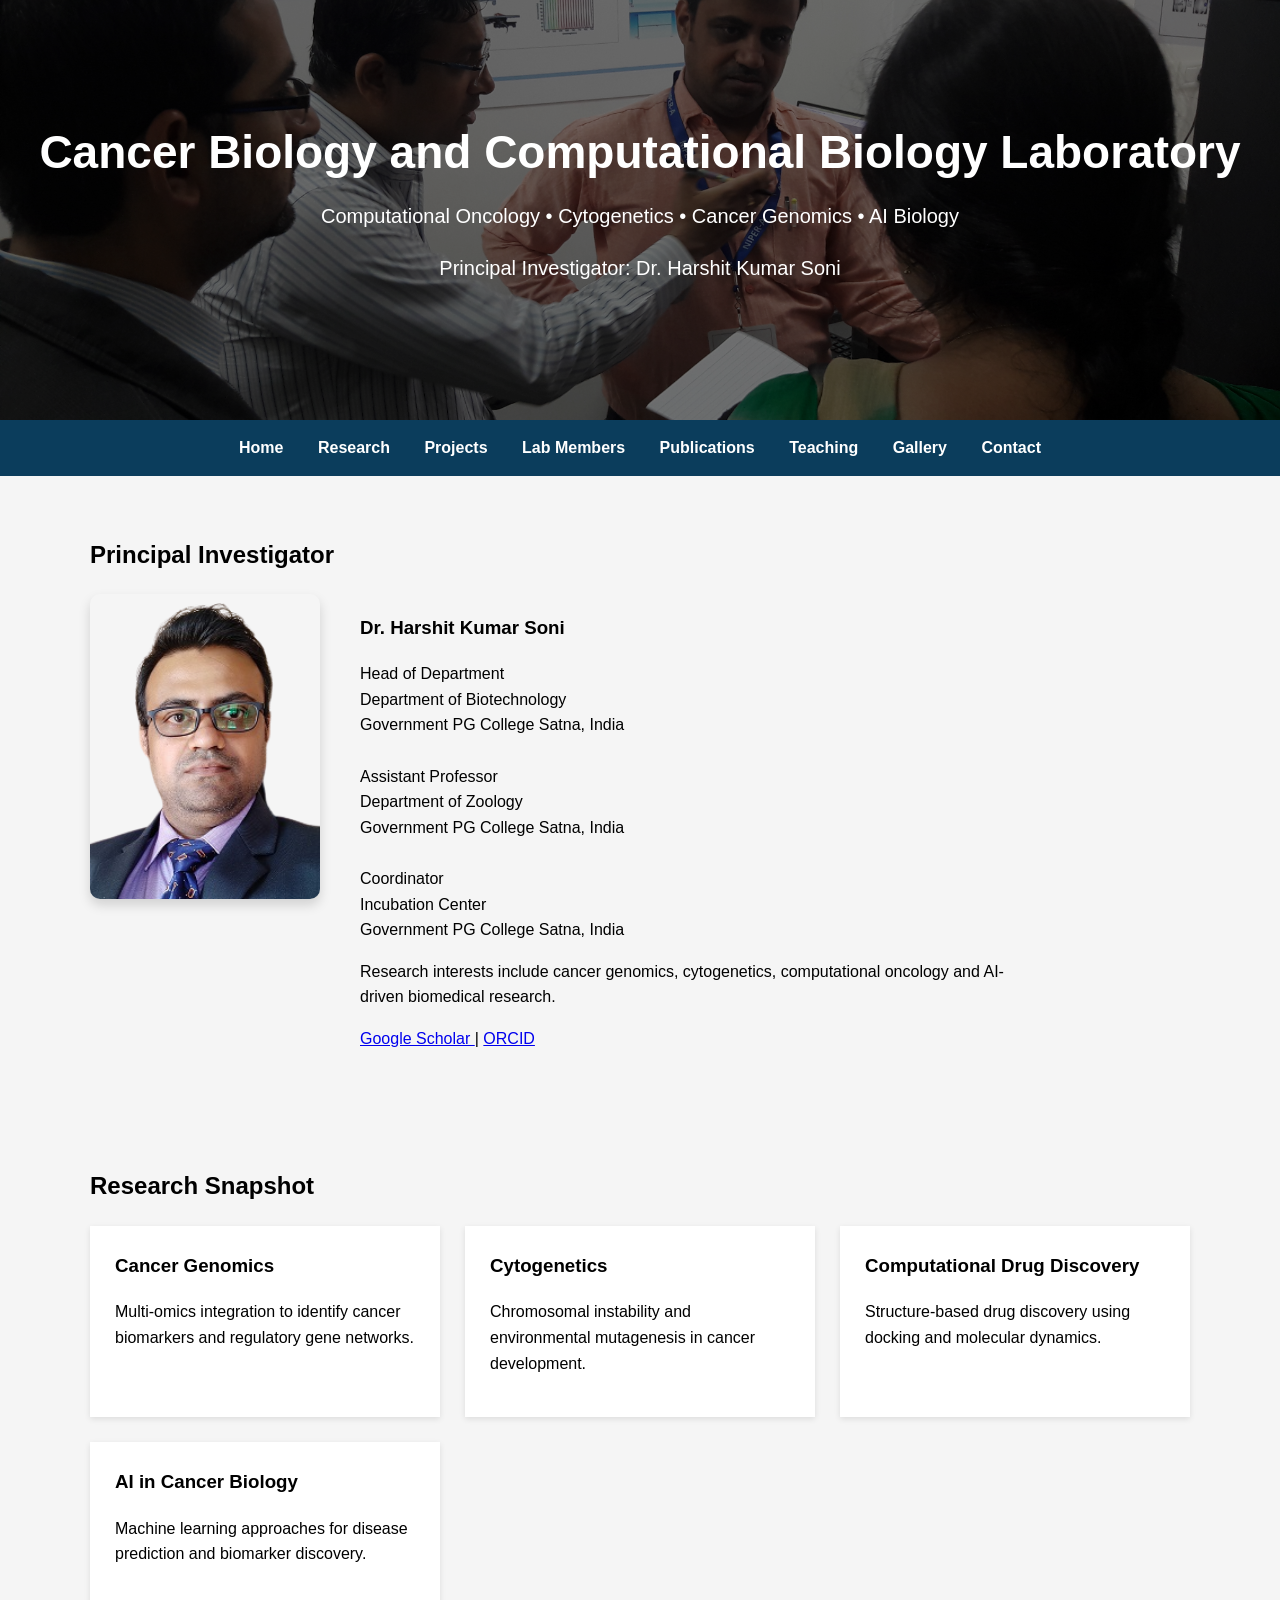
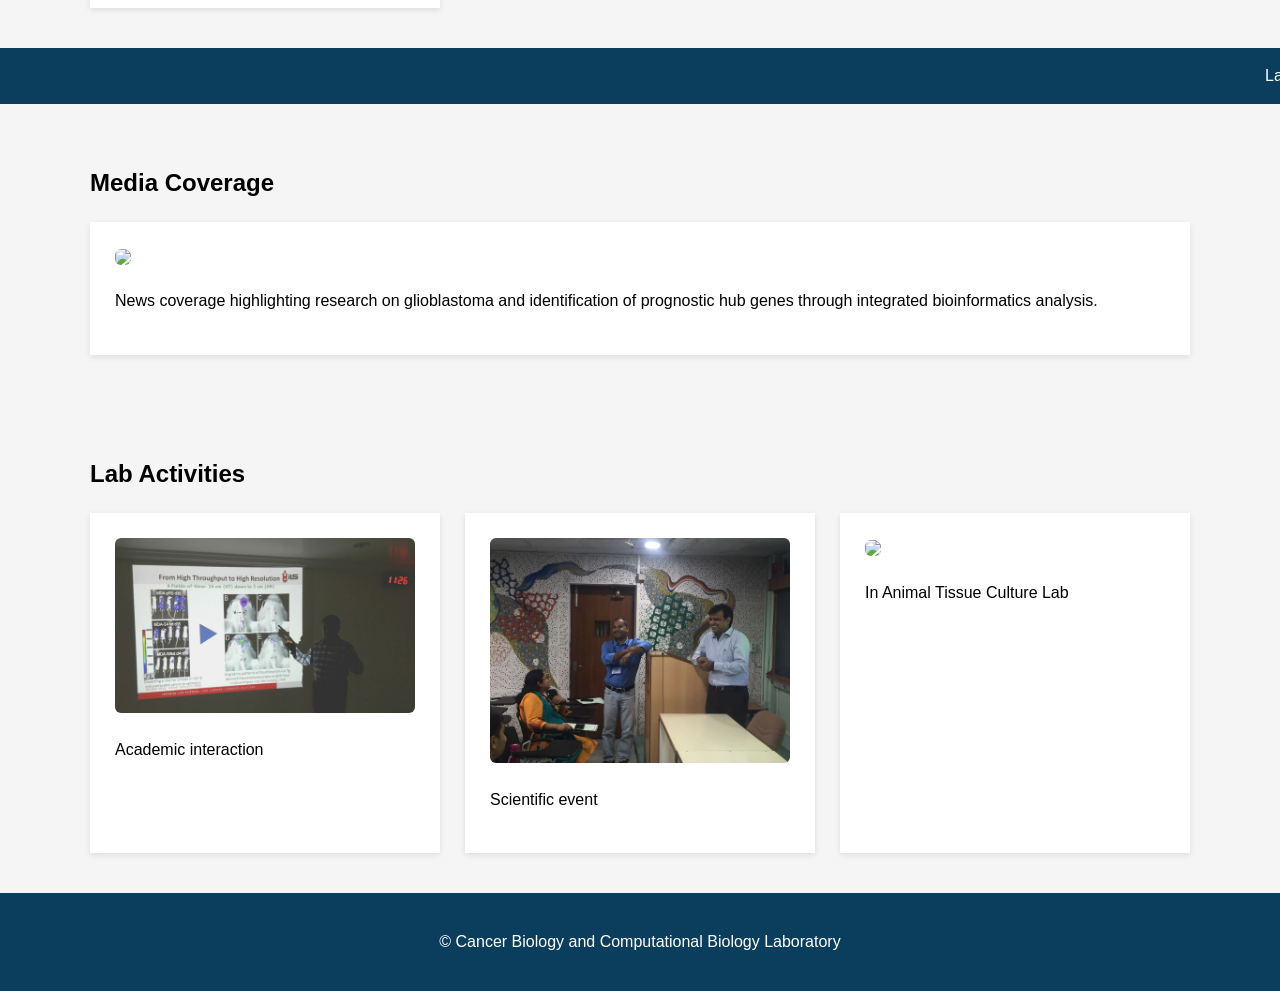
==== commit 44f647d2: "index.html" ====
--- a/index.html
+++ b/index.html
@@ -147,7 +147,25 @@
 
 </section>
 
-
+<section class="container">
+
+<h2>Media Coverage</h2>
+
+<div class="grid">
+
+<div class="card">
+
+<img src="images/media_glioblastoma_news.jpg">
+
+<p>
+News coverage highlighting research on glioblastoma and identification of prognostic hub genes through integrated bioinformatics analysis.
+</p>
+
+</div>
+
+</div>
+
+</section>
 
 <section class="container">
 
--- a/css/style.css
+++ b/css/style.css
@@ -1,9 +1,12 @@
+/* GLOBAL */
+
 body{
 margin:0;
 font-family:Arial, Helvetica, sans-serif;
 background:#f5f5f5;
 line-height:1.6;
 }
+
 
 /* HERO HEADER */
 
@@ -45,6 +48,7 @@
 margin-top:10px;
 }
 
+
 /* NAVIGATION */
 
 nav{
@@ -64,7 +68,8 @@
 text-decoration:underline;
 }
 
-/* PAGE CONTENT */
+
+/* PAGE CONTAINER */
 
 .container{
 max-width:1100px;
@@ -72,13 +77,16 @@
 padding:40px;
 }
 
+
 /* GRID LAYOUT */
 
 .grid{
 display:grid;
-grid-template-columns:repeat(auto-fit,minmax(250px,1fr));
+grid-template-columns:repeat(auto-fit,minmax(280px,1fr));
 gap:25px;
-}
+width:100%;
+}
+
 
 /* CARD DESIGN */
 
@@ -98,6 +106,11 @@
 border-radius:6px;
 }
 
+.card h3{
+margin-top:0;
+}
+
+
 /* PROFILE SECTION */
 
 .profile{
@@ -118,6 +131,7 @@
 max-width:650px;
 }
 
+
 /* RESEARCH SNAPSHOT ANIMATION */
 
 .fade-in{
@@ -137,6 +151,7 @@
 }
 }
 
+
 /* SCROLLING PUBLICATION */
 
 .scroll-box{
@@ -158,6 +173,15 @@
 to{transform:translateX(-100%);}
 }
 
+
+/* RESEARCH DIAGRAM */
+
+.diagram{
+width:100%;
+margin-top:30px;
+}
+
+
 /* FOOTER */
 
 footer{
@@ -166,3 +190,53 @@
 text-align:center;
 padding:20px;
 }
+
+
+/* ============================= */
+/* MOBILE RESPONSIVE DESIGN */
+/* ============================= */
+
+@media screen and (max-width:768px){
+
+.hero h1{
+font-size:28px;
+}
+
+.hero p{
+font-size:16px;
+}
+
+.container{
+padding:25px;
+}
+
+/* Stack PI profile vertically */
+
+.profile{
+flex-direction:column;
+align-items:center;
+text-align:center;
+}
+
+.profile img{
+width:180px;
+}
+
+/* Grid becomes single column */
+
+.grid{
+grid-template-columns:1fr;
+}
+
+/* Navigation spacing */
+
+nav a{
+display:inline-block;
+margin:8px;
+}
+
+.card{
+padding:20px;
+}
+
+}
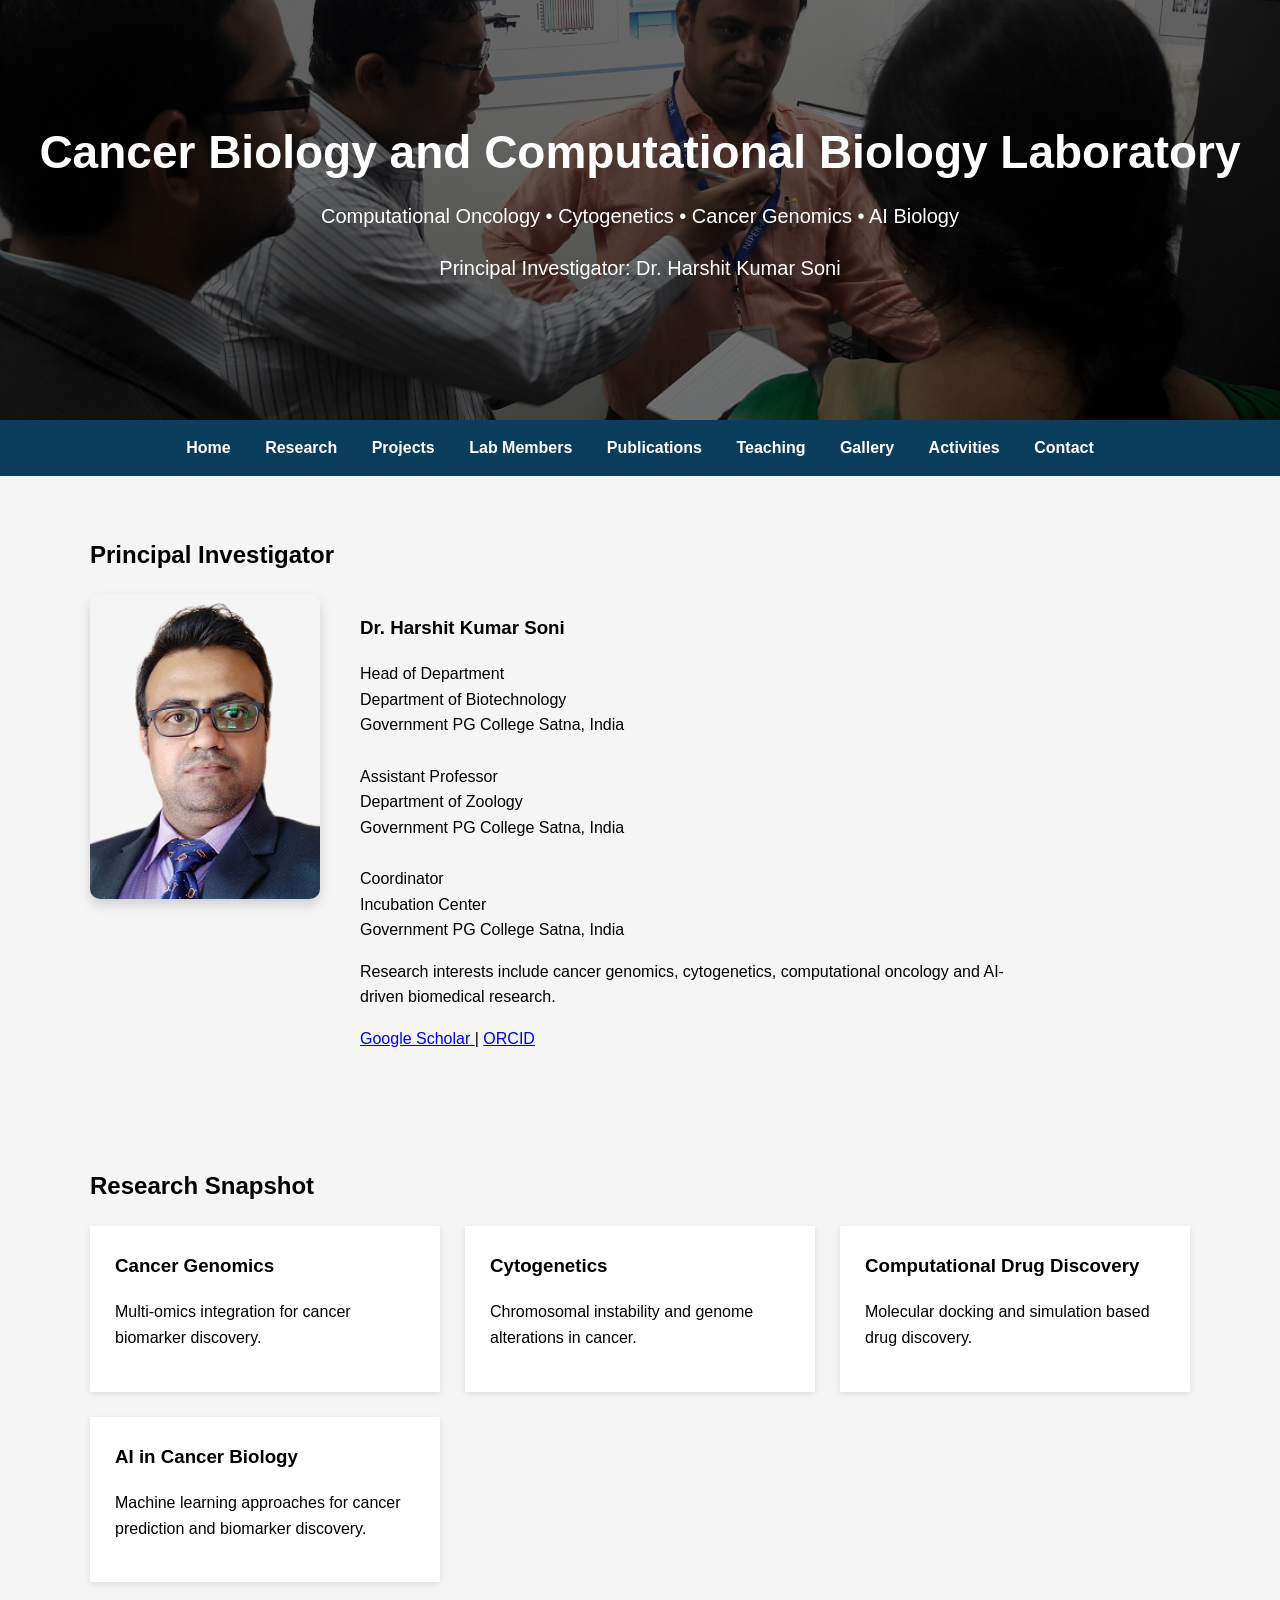
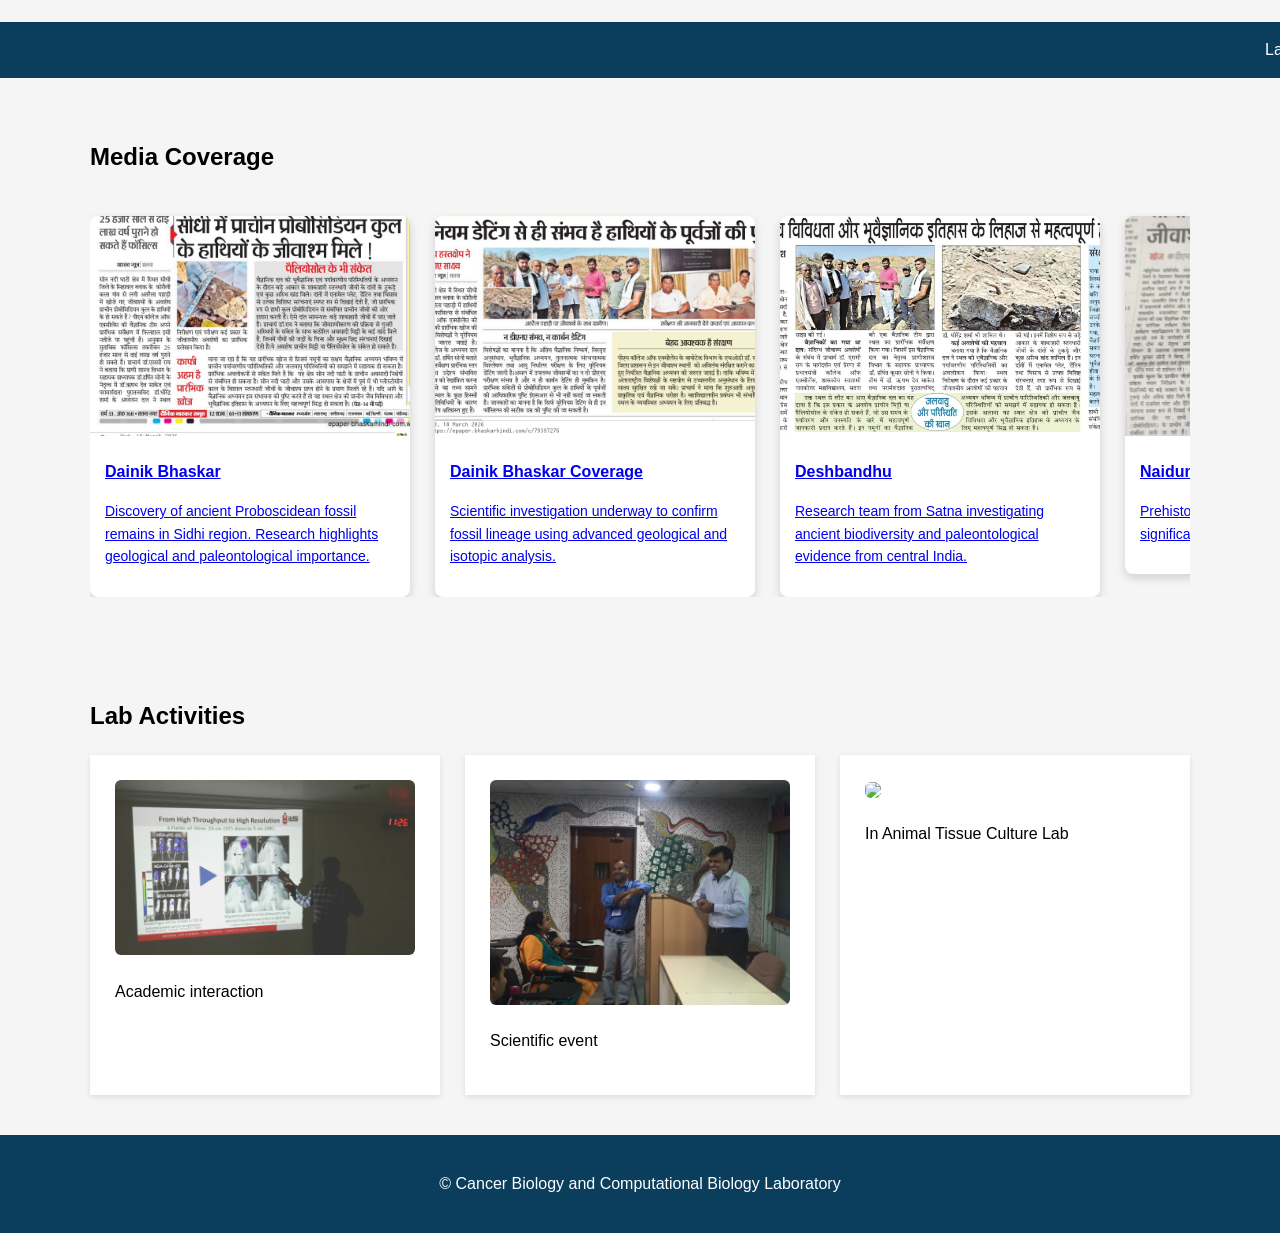
==== commit a52edddc: "index.html" ====
--- a/index.html
+++ b/index.html
@@ -9,7 +9,61 @@
 
 <link rel="stylesheet" href="css/style.css">
 
+<style>
+
+/* MEDIA NEWS CAROUSEL */
+
+.news-container{
+overflow-x:auto;
+display:flex;
+gap:25px;
+padding-top:20px;
+scroll-snap-type:x mandatory;
+}
+
+.news-card{
+min-width:320px;
+background:white;
+box-shadow:0 4px 10px rgba(0,0,0,0.15);
+border-radius:8px;
+scroll-snap-align:start;
+transition:transform 0.3s;
+}
+
+.news-card:hover{
+transform:translateY(-6px);
+}
+
+.news-card img{
+width:100%;
+height:220px;
+object-fit:cover;
+border-radius:8px 8px 0 0;
+}
+
+.news-content{
+padding:15px;
+font-size:14px;
+}
+
+.news-content h3{
+margin-top:0;
+font-size:16px;
+}
+
+.news-container::-webkit-scrollbar{
+height:8px;
+}
+
+.news-container::-webkit-scrollbar-thumb{
+background:#0b3d5c;
+border-radius:4px;
+}
+
+</style>
+
 </head>
+
 
 <body>
 
@@ -41,10 +95,13 @@
 <a href="publications.html">Publications</a>
 <a href="teaching.html">Teaching</a>
 <a href="gallery.html">Gallery</a>
+<a href="activities.html">Activities</a>
 <a href="contact.html">Contact</a>
 
 </nav>
 
+
+<!-- PI SECTION -->
 
 <section class="container">
 
@@ -100,6 +157,7 @@
 </section>
 
 
+<!-- RESEARCH SNAPSHOT -->
 
 <section class="container">
 
@@ -109,29 +167,30 @@
 
 <div class="card fade-in">
 <h3>Cancer Genomics</h3>
-<p>Multi-omics integration to identify cancer biomarkers and regulatory gene networks.</p>
+<p>Multi-omics integration for cancer biomarker discovery.</p>
 </div>
 
 <div class="card fade-in">
 <h3>Cytogenetics</h3>
-<p>Chromosomal instability and environmental mutagenesis in cancer development.</p>
+<p>Chromosomal instability and genome alterations in cancer.</p>
 </div>
 
 <div class="card fade-in">
 <h3>Computational Drug Discovery</h3>
-<p>Structure-based drug discovery using docking and molecular dynamics.</p>
+<p>Molecular docking and simulation based drug discovery.</p>
 </div>
 
 <div class="card fade-in">
 <h3>AI in Cancer Biology</h3>
-<p>Machine learning approaches for disease prediction and biomarker discovery.</p>
-</div>
-
-</div>
-
-</section>
-
-
+<p>Machine learning approaches for cancer prediction and biomarker discovery.</p>
+</div>
+
+</div>
+
+</section>
+
+
+<!-- PUBLICATION SCROLL -->
 
 <section>
 
@@ -147,25 +206,130 @@
 
 </section>
 
+
+<!-- MEDIA COVERAGE -->
+
 <section class="container">
 
 <h2>Media Coverage</h2>
 
-<div class="grid">
-
-<div class="card">
-
-<img src="images/media_glioblastoma_news.jpg">
-
-<p>
-News coverage highlighting research on glioblastoma and identification of prognostic hub genes through integrated bioinformatics analysis.
-</p>
-
-</div>
-
-</div>
-
-</section>
+<div class="news-container">
+
+<a href="images/Bhaskar_1.jpeg" target="_blank">
+
+<div class="news-card">
+
+<img src="images/Bhaskar_1.jpeg">
+
+<div class="news-content">
+
+<h3>Dainik Bhaskar</h3>
+
+<p>
+Discovery of ancient Proboscidean fossil remains in Sidhi region.
+Research highlights geological and paleontological importance.
+</p>
+
+</div>
+
+</div>
+
+</a>
+
+
+<a href="images/bhaskar2.jpeg" target="_blank">
+
+<div class="news-card">
+
+<img src="images/bhaskar2.jpeg">
+
+<div class="news-content">
+
+<h3>Dainik Bhaskar Coverage</h3>
+
+<p>
+Scientific investigation underway to confirm fossil lineage
+using advanced geological and isotopic analysis.
+</p>
+
+</div>
+
+</div>
+
+</a>
+
+
+<a href="images/deshbandhu.jpeg" target="_blank">
+
+<div class="news-card">
+
+<img src="images/deshbandhu.jpeg">
+
+<div class="news-content">
+
+<h3>Deshbandhu</h3>
+
+<p>
+Research team from Satna investigating ancient biodiversity
+and paleontological evidence from central India.
+</p>
+
+</div>
+
+</div>
+
+</a>
+
+
+<a href="images/Naidunia.jpeg" target="_blank">
+
+<div class="news-card">
+
+<img src="images/Naidunia.jpeg">
+
+<div class="news-content">
+
+<h3>Naidunia</h3>
+
+<p>
+Prehistoric fossil findings highlight geological significance
+of the Son river valley region.
+</p>
+
+</div>
+
+</div>
+
+</a>
+
+
+<a href="images/Star_samachar.jpeg" target="_blank">
+
+<div class="news-card">
+
+<img src="images/Star_samachar.jpeg">
+
+<div class="news-content">
+
+<h3>Star Samachar</h3>
+
+<p>
+Preliminary findings suggest fossils may date back
+millions of years, indicating extinct elephant ancestors.
+</p>
+
+</div>
+
+</div>
+
+</a>
+
+</div>
+
+</section>
+
+
+<!-- LAB ACTIVITIES -->
 
 <section class="container">
 
@@ -193,7 +357,6 @@
 </section>
 
 
-
 <footer>
 
 <p>
@@ -203,4 +366,5 @@
 </footer>
 
 </body>
+
 </html>
--- a/css/style.css
+++ b/css/style.css
@@ -105,6 +105,28 @@
 width:100%;
 border-radius:6px;
 }
+/* MEDIA COVERAGE */
+
+.media-grid{
+display:grid;
+grid-template-columns:repeat(auto-fit,minmax(260px,1fr));
+gap:20px;
+margin-top:25px;
+}
+
+.media-grid img{
+width:100%;
+height:220px;
+object-fit:cover;
+border-radius:6px;
+box-shadow:0 4px 8px rgba(0,0,0,0.15);
+cursor:pointer;
+transition:transform 0.3s;
+}
+
+.media-grid img:hover{
+transform:scale(1.03);
+}
 
 .card h3{
 margin-top:0;
@@ -191,6 +213,17 @@
 padding:20px;
 }
 
+/* MEDIA COVERAGE IMAGE */
+
+.media-img{
+width:100%;
+max-width:500px;
+height:auto;
+display:block;
+margin:auto;
+border-radius:6px;
+box-shadow:0 3px 8px rgba(0,0,0,0.2);
+}
 
 /* ============================= */
 /* MOBILE RESPONSIVE DESIGN */
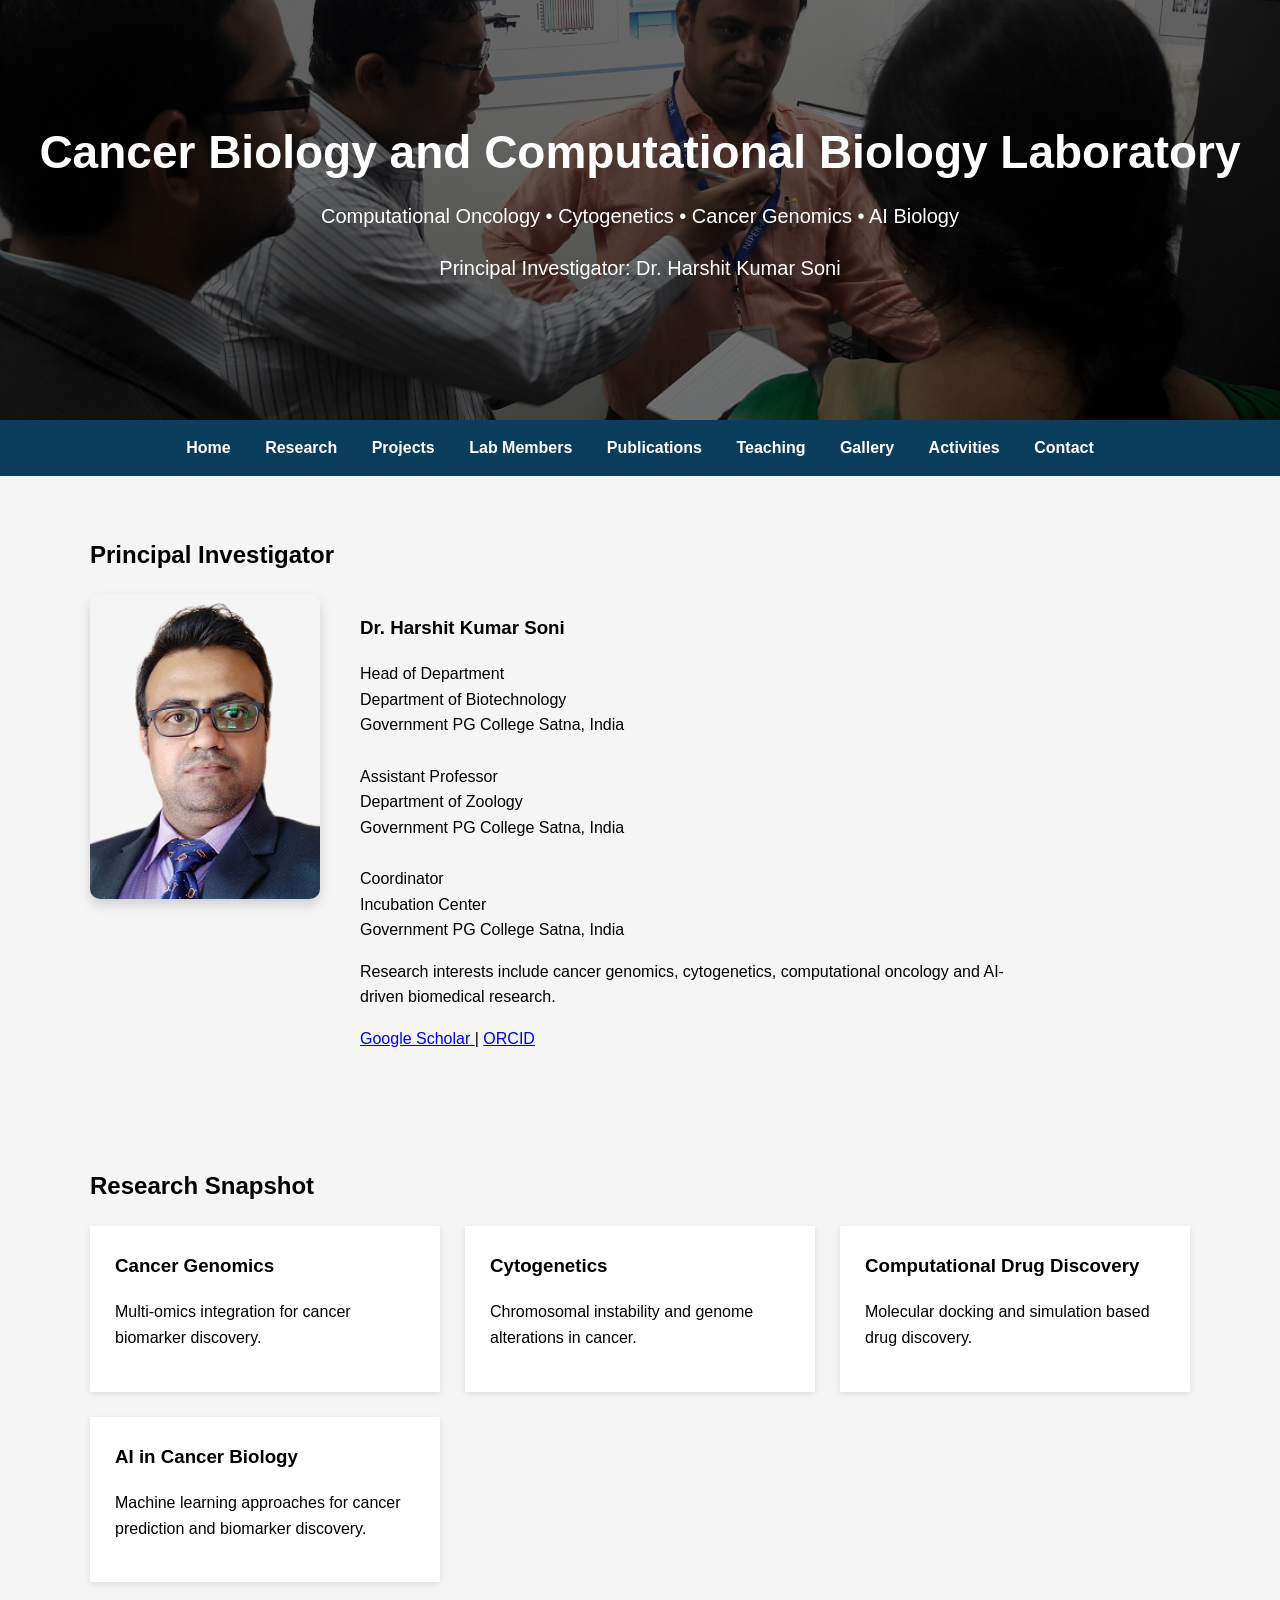
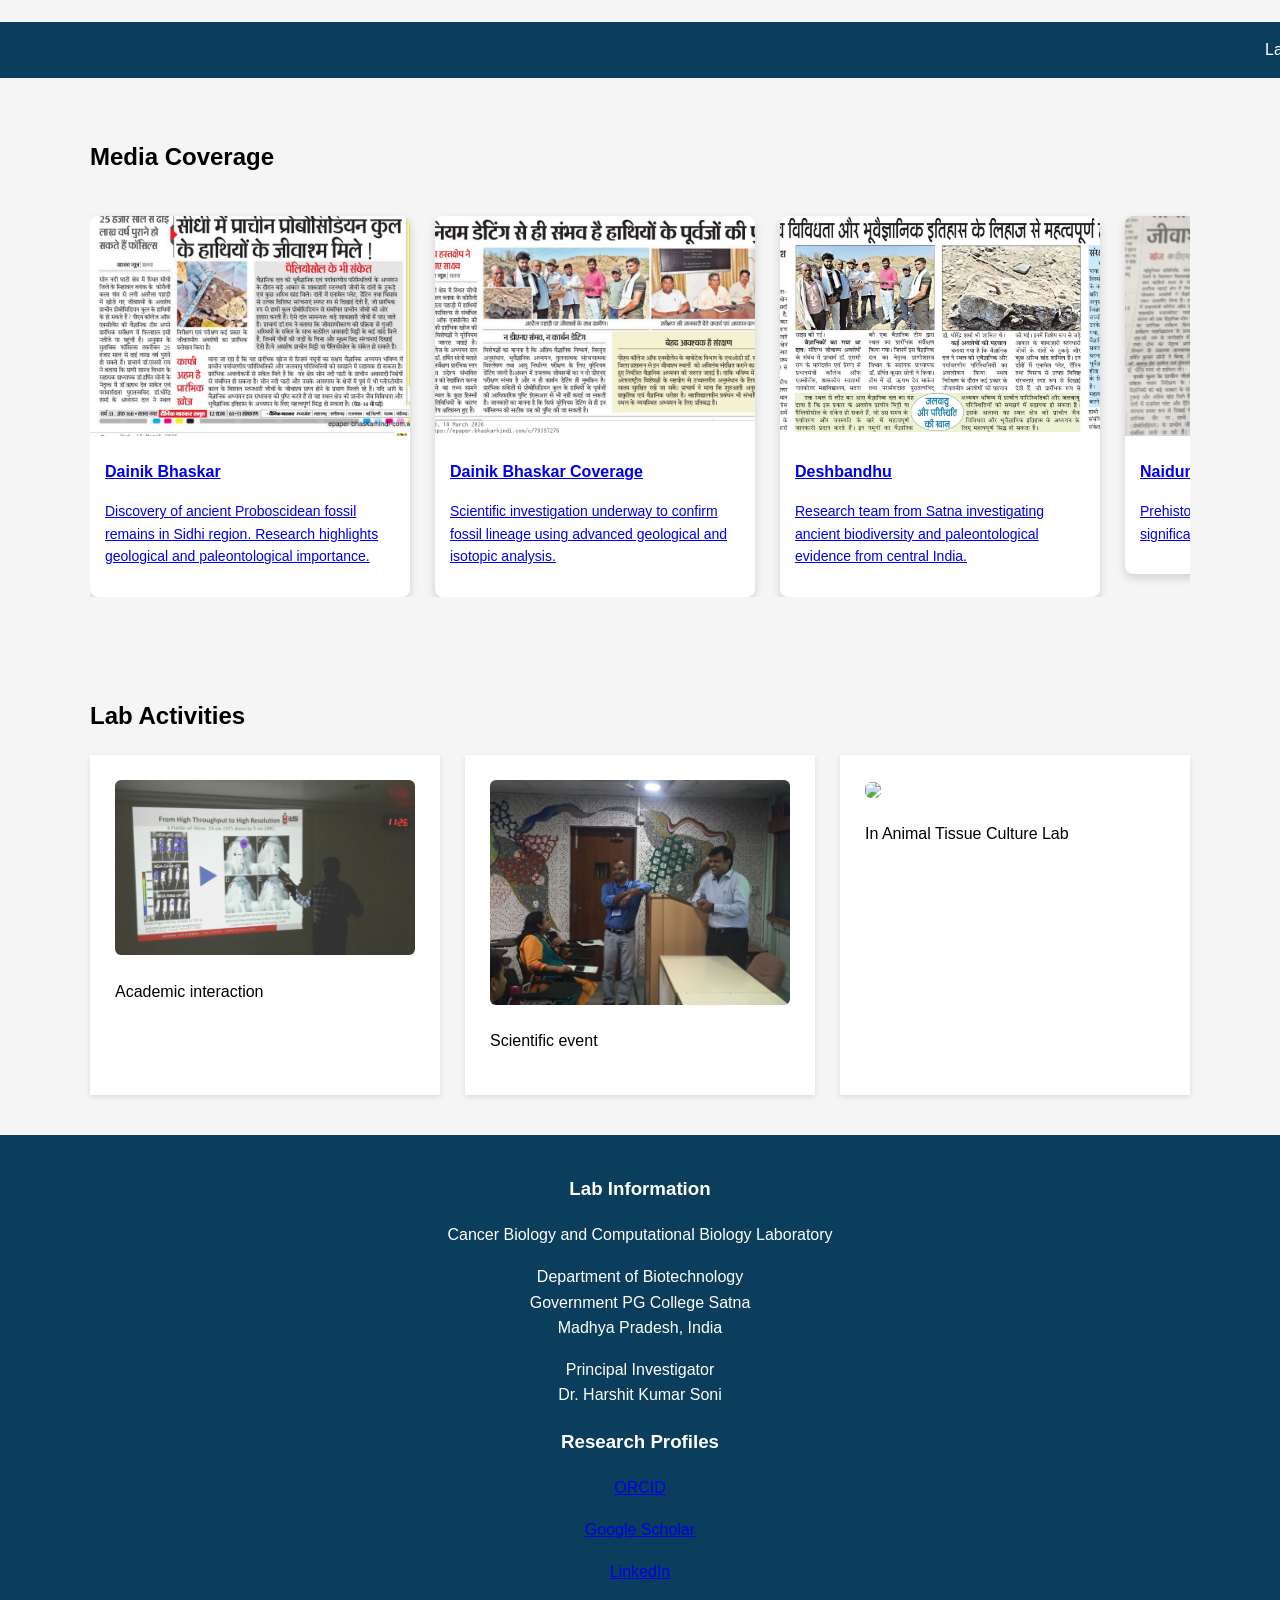
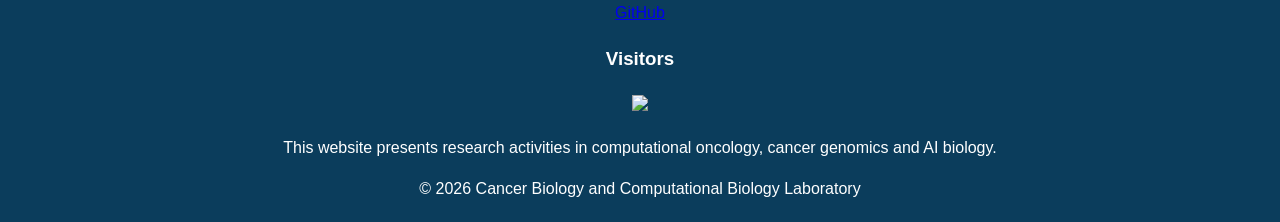
==== commit 696a3af3: "index.html" ====
--- a/index.html
+++ b/index.html
@@ -357,11 +357,94 @@
 </section>
 
 
-<footer>
-
-<p>
-© Cancer Biology and Computational Biology Laboratory
-</p>
+<footer class="footer-main">
+
+<div class="footer-container">
+
+<!-- LAB INFO -->
+
+<div class="footer-column">
+
+<h3>Lab Information</h3>
+
+<p>
+Cancer Biology and Computational Biology Laboratory
+</p>
+
+<p>
+Department of Biotechnology<br>
+Government PG College Satna<br>
+Madhya Pradesh, India
+</p>
+
+<p>
+Principal Investigator<br>
+Dr. Harshit Kumar Soni
+</p>
+
+</div>
+
+
+<!-- RESEARCH LINKS -->
+
+<div class="footer-column">
+
+<h3>Research Profiles</h3>
+
+<p>
+<a href="https://orcid.org/0000-0002-6165-9154" target="_blank">
+ORCID
+</a>
+</p>
+
+<p>
+<a href="https://scholar.google.com/citations?user=JZeGg2EAAAAJ" target="_blank">
+Google Scholar
+</a>
+</p>
+
+<p>
+<a href="https://www.linkedin.com/in/harshit-kumar-soni/" target="_blank">
+LinkedIn
+</a>
+</p>
+
+<p>
+<a href="https://github.com/hksoni2003" target="_blank">
+GitHub
+</a>
+</p>
+
+</div>
+
+
+<!-- VISITOR COUNTER -->
+
+<div class="footer-column">
+
+<h3>Visitors</h3>
+
+<p class="footer-visitor">
+
+<img src="https://api.visitorbadge.io/api/visitors?path=hksoni2003.github.io&label=Visitors&countColor=%230b3d5c">
+
+</p>
+
+<p>
+This website presents research activities in
+computational oncology, cancer genomics and AI biology.
+</p>
+
+</div>
+
+</div>
+
+
+<div class="footer-bottom">
+
+© 2026 Cancer Biology and Computational Biology Laboratory
+
+</div>
 
 </footer>
 
